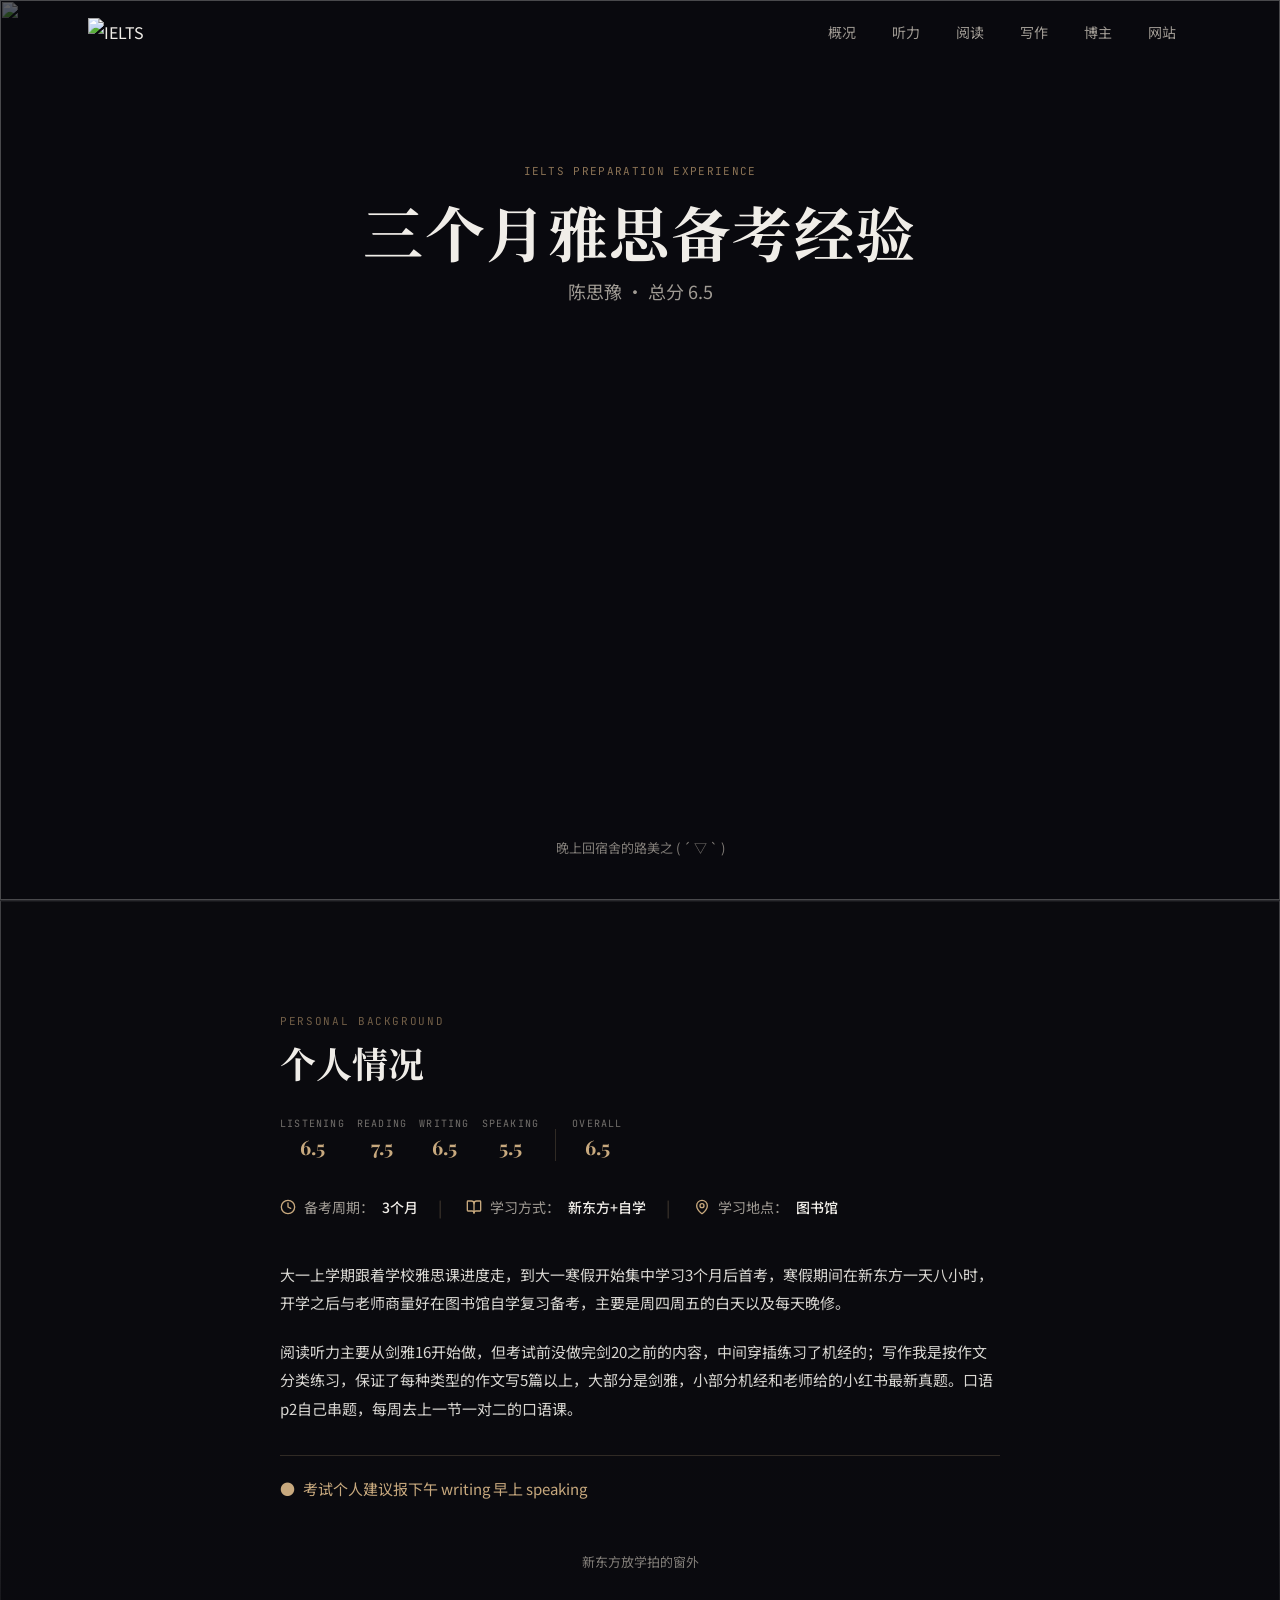
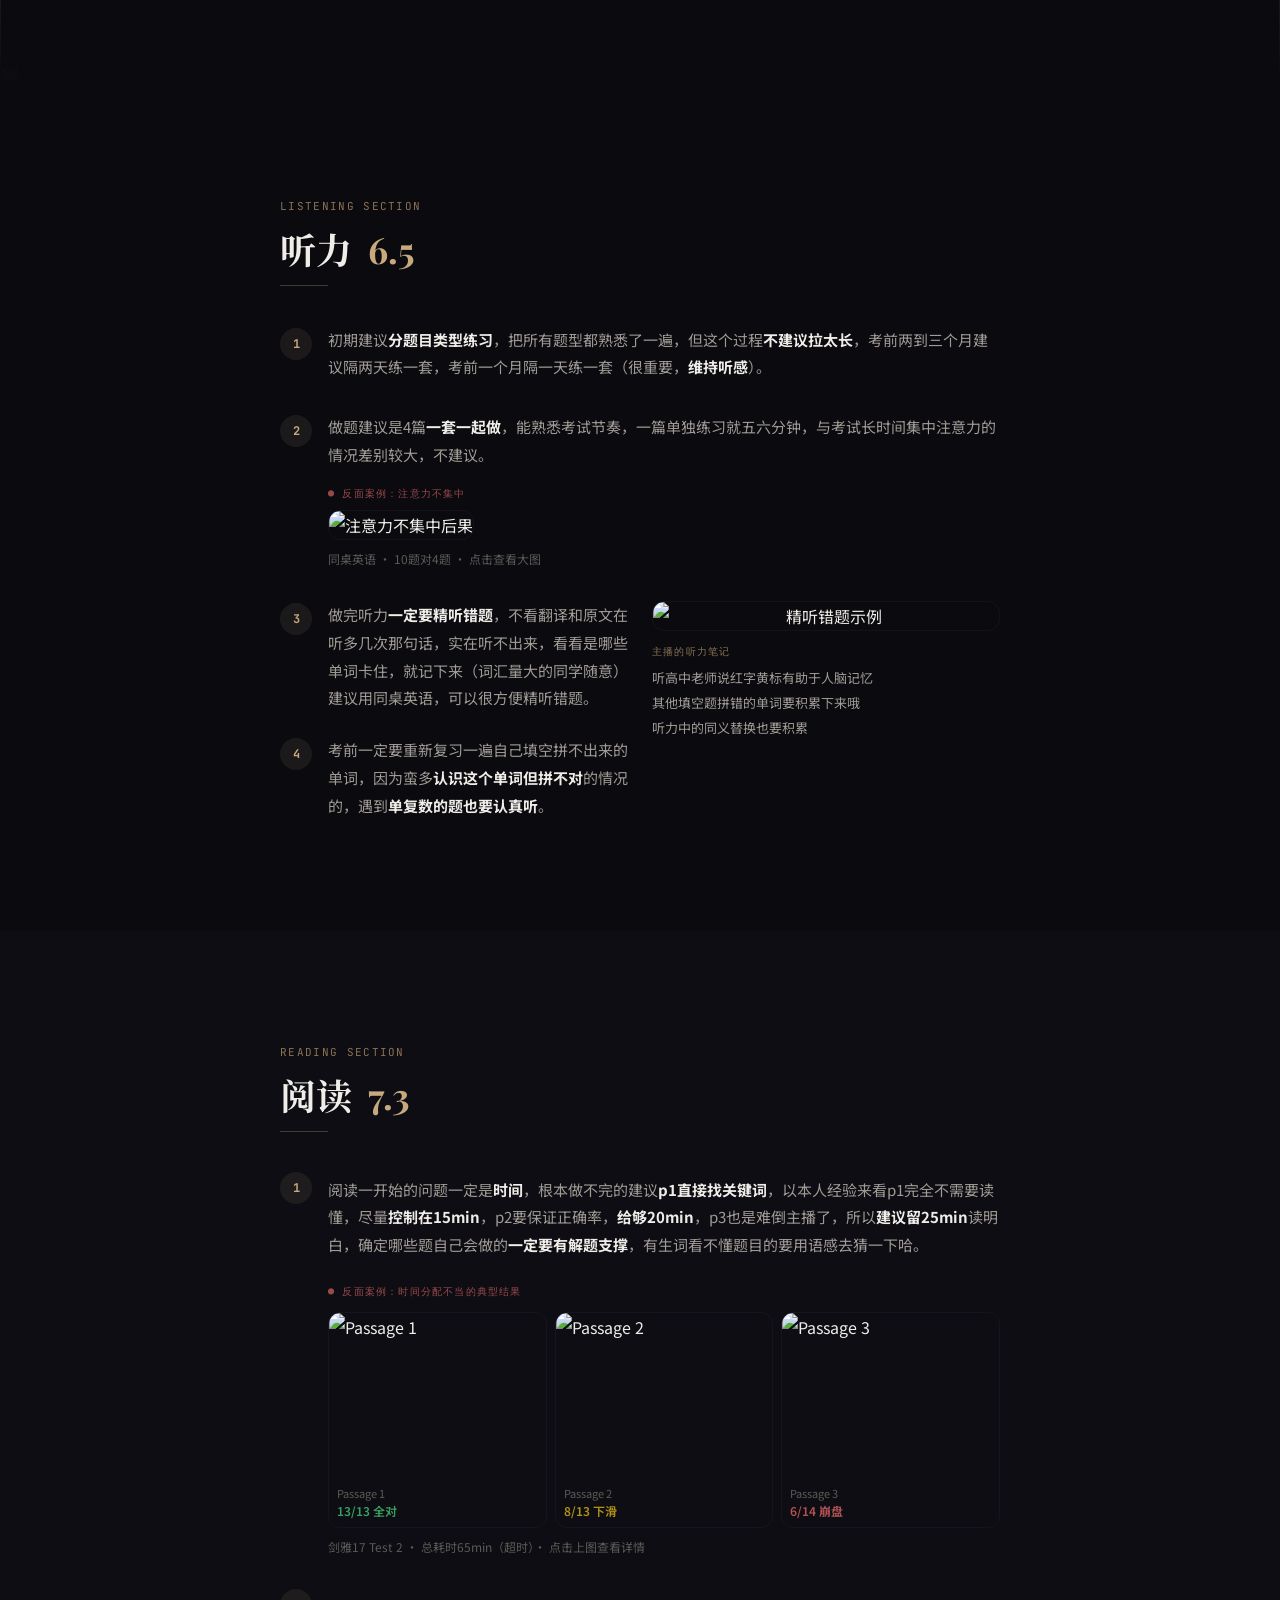
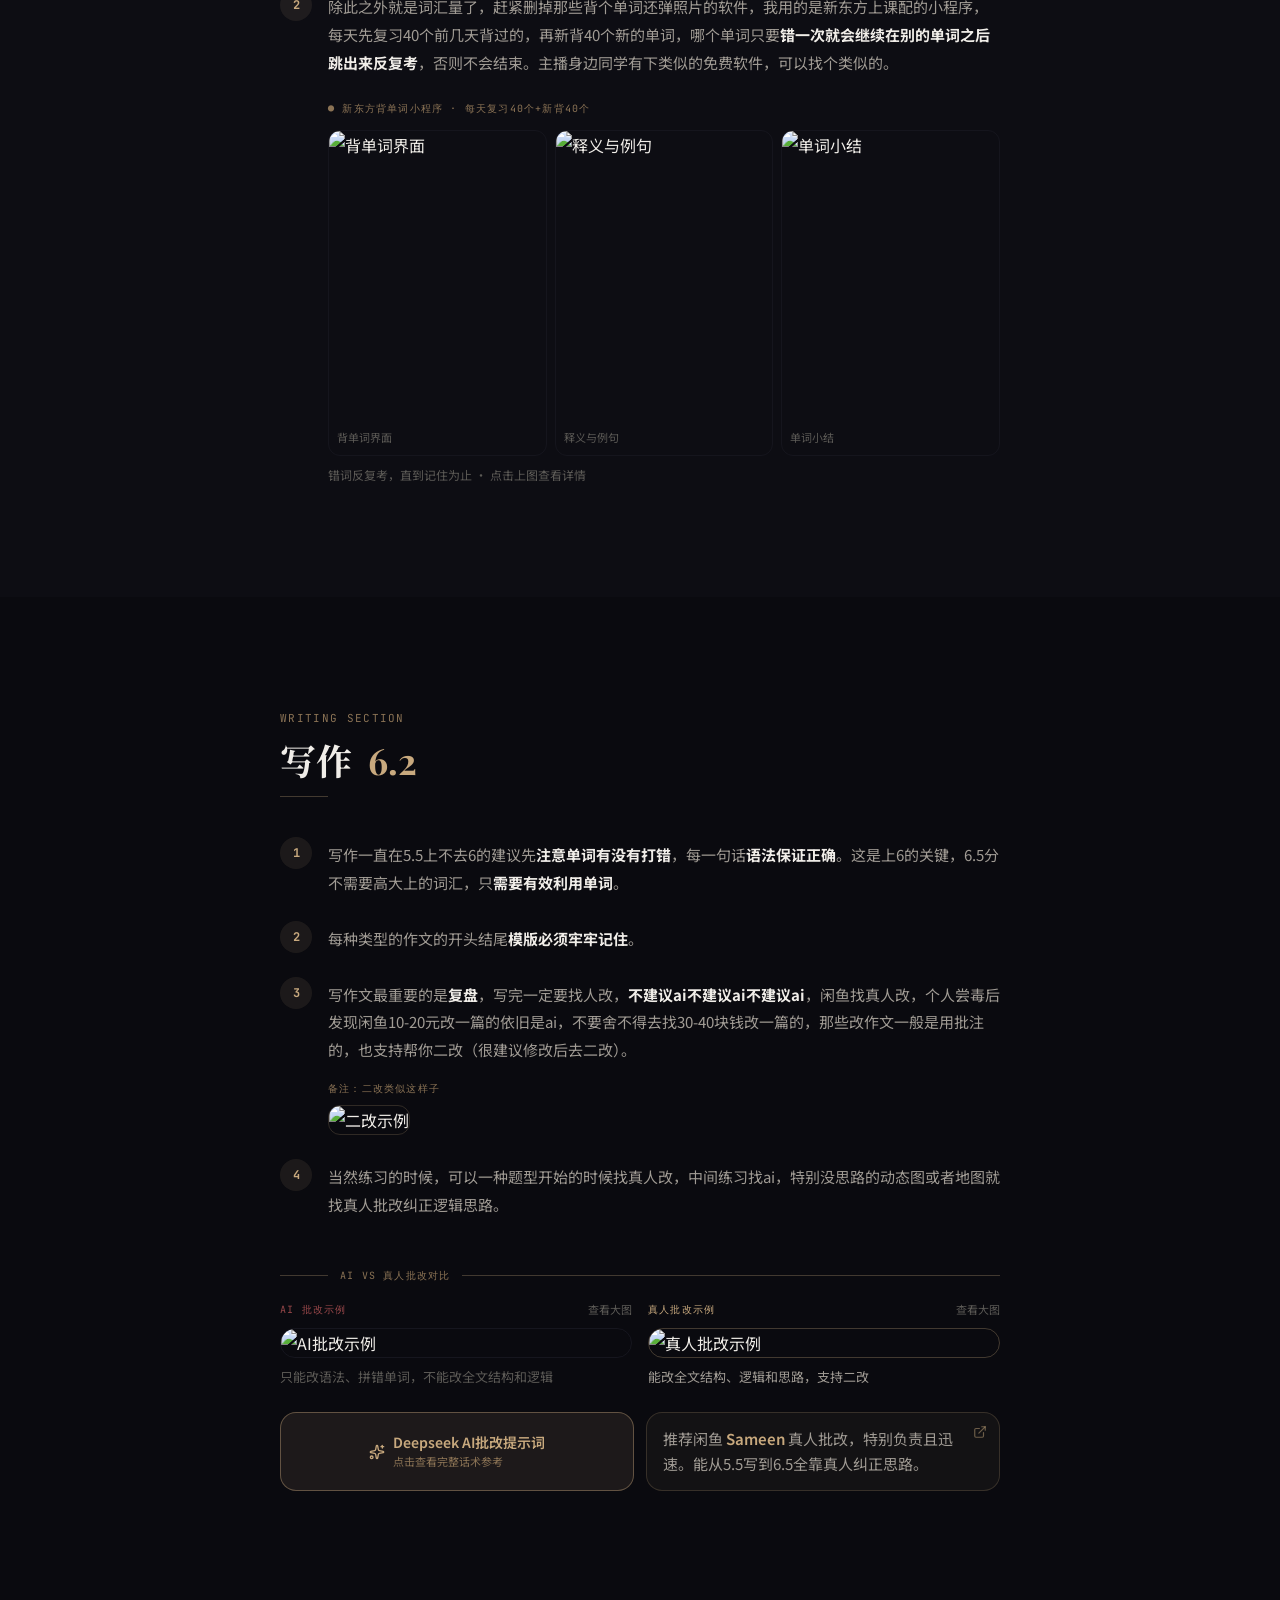
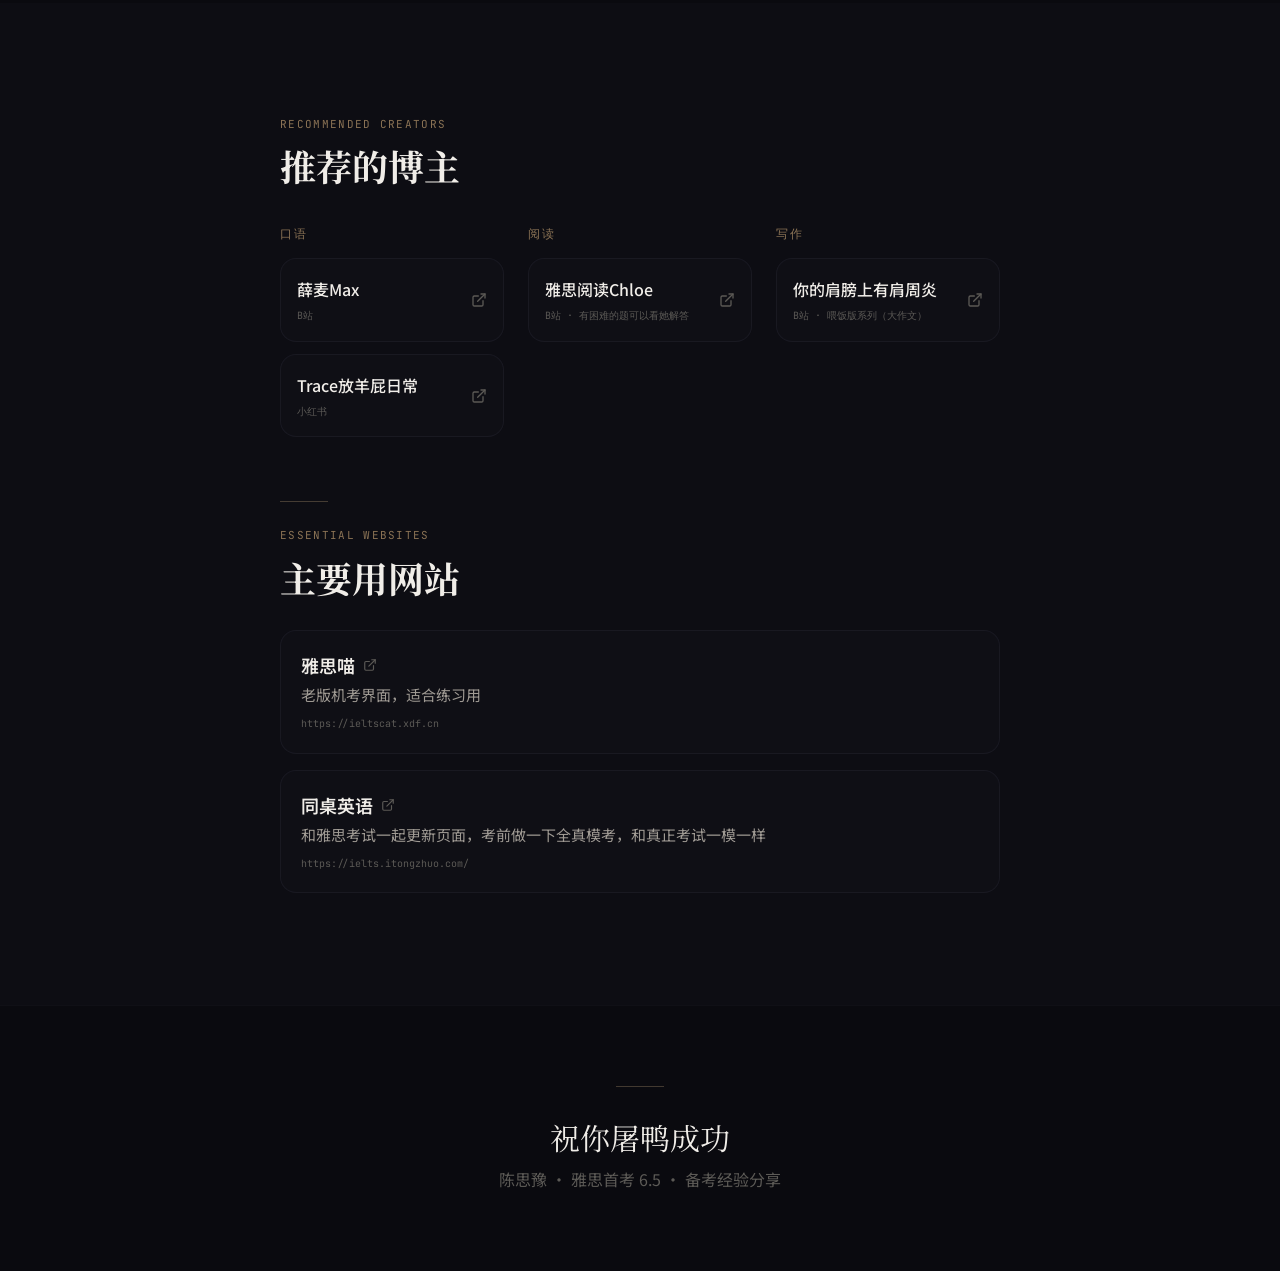
==== ielts/index.html @ 2ad886d5 "Add IELTS preparation blog as standalone page" ====
<!doctype html>
<html lang="zh-CN">
  <head>
    <meta charset="UTF-8" />
    <meta name="viewport" content="width=device-width, initial-scale=1.0" />
    <title>3个月雅思备考经验 | 陈思豫</title>
    <link rel="preconnect" href="https://fonts.googleapis.com">
    <link rel="preconnect" href="https://fonts.gstatic.com" crossorigin>
    <link href="https://fonts.googleapis.com/css2?family=Noto+Serif+SC:wght@400;700&family=Noto+Sans+SC:wght@400;500;600;700&family=Playfair+Display:wght@400;700&family=JetBrains+Mono:wght@400&display=swap" rel="stylesheet">
    <script type="module" crossorigin src="./assets/index-CEob5k6V.js"></script>
    <link rel="stylesheet" crossorigin href="./assets/index-BrnJi9Ux.css">
  </head>
  <body>
    <div id="root"></div>
  </body>
</html>
---- ielts/assets/index-BrnJi9Ux.css ----
*,:before,:after{--tw-border-spacing-x: 0;--tw-border-spacing-y: 0;--tw-translate-x: 0;--tw-translate-y: 0;--tw-rotate: 0;--tw-skew-x: 0;--tw-skew-y: 0;--tw-scale-x: 1;--tw-scale-y: 1;--tw-pan-x: ;--tw-pan-y: ;--tw-pinch-zoom: ;--tw-scroll-snap-strictness: proximity;--tw-gradient-from-position: ;--tw-gradient-via-position: ;--tw-gradient-to-position: ;--tw-ordinal: ;--tw-slashed-zero: ;--tw-numeric-figure: ;--tw-numeric-spacing: ;--tw-numeric-fraction: ;--tw-ring-inset: ;--tw-ring-offset-width: 0px;--tw-ring-offset-color: #fff;--tw-ring-color: rgb(59 130 246 / .5);--tw-ring-offset-shadow: 0 0 #0000;--tw-ring-shadow: 0 0 #0000;--tw-shadow: 0 0 #0000;--tw-shadow-colored: 0 0 #0000;--tw-blur: ;--tw-brightness: ;--tw-contrast: ;--tw-grayscale: ;--tw-hue-rotate: ;--tw-invert: ;--tw-saturate: ;--tw-sepia: ;--tw-drop-shadow: ;--tw-backdrop-blur: ;--tw-backdrop-brightness: ;--tw-backdrop-contrast: ;--tw-backdrop-grayscale: ;--tw-backdrop-hue-rotate: ;--tw-backdrop-invert: ;--tw-backdrop-opacity: ;--tw-backdrop-saturate: ;--tw-backdrop-sepia: ;--tw-contain-size: ;--tw-contain-layout: ;--tw-contain-paint: ;--tw-contain-style: }::backdrop{--tw-border-spacing-x: 0;--tw-border-spacing-y: 0;--tw-translate-x: 0;--tw-translate-y: 0;--tw-rotate: 0;--tw-skew-x: 0;--tw-skew-y: 0;--tw-scale-x: 1;--tw-scale-y: 1;--tw-pan-x: ;--tw-pan-y: ;--tw-pinch-zoom: ;--tw-scroll-snap-strictness: proximity;--tw-gradient-from-position: ;--tw-gradient-via-position: ;--tw-gradient-to-position: ;--tw-ordinal: ;--tw-slashed-zero: ;--tw-numeric-figure: ;--tw-numeric-spacing: ;--tw-numeric-fraction: ;--tw-ring-inset: ;--tw-ring-offset-width: 0px;--tw-ring-offset-color: #fff;--tw-ring-color: rgb(59 130 246 / .5);--tw-ring-offset-shadow: 0 0 #0000;--tw-ring-shadow: 0 0 #0000;--tw-shadow: 0 0 #0000;--tw-shadow-colored: 0 0 #0000;--tw-blur: ;--tw-brightness: ;--tw-contrast: ;--tw-grayscale: ;--tw-hue-rotate: ;--tw-invert: ;--tw-saturate: ;--tw-sepia: ;--tw-drop-shadow: ;--tw-backdrop-blur: ;--tw-backdrop-brightness: ;--tw-backdrop-contrast: ;--tw-backdrop-grayscale: ;--tw-backdrop-hue-rotate: ;--tw-backdrop-invert: ;--tw-backdrop-opacity: ;--tw-backdrop-saturate: ;--tw-backdrop-sepia: ;--tw-contain-size: ;--tw-contain-layout: ;--tw-contain-paint: ;--tw-contain-style: }*,:before,:after{box-sizing:border-box;border-width:0;border-style:solid;border-color:#e5e7eb}:before,:after{--tw-content: ""}html,:host{line-height:1.5;-webkit-text-size-adjust:100%;-moz-tab-size:4;-o-tab-size:4;tab-size:4;font-family:Noto Sans SC,sans-serif;font-feature-settings:normal;font-variation-settings:normal;-webkit-tap-highlight-color:transparent}body{margin:0;line-height:inherit}hr{height:0;color:inherit;border-top-width:1px}abbr:where([title]){-webkit-text-decoration:underline dotted;text-decoration:underline dotted}h1,h2,h3,h4,h5,h6{font-size:inherit;font-weight:inherit}a{color:inherit;text-decoration:inherit}b,strong{font-weight:bolder}code,kbd,samp,pre{font-family:JetBrains Mono,monospace;font-feature-settings:normal;font-variation-settings:normal;font-size:1em}small{font-size:80%}sub,sup{font-size:75%;line-height:0;position:relative;vertical-align:baseline}sub{bottom:-.25em}sup{top:-.5em}table{text-indent:0;border-color:inherit;border-collapse:collapse}button,input,optgroup,select,textarea{font-family:inherit;font-feature-settings:inherit;font-variation-settings:inherit;font-size:100%;font-weight:inherit;line-height:inherit;letter-spacing:inherit;color:inherit;margin:0;padding:0}button,select{text-transform:none}button,input:where([type=button]),input:where([type=reset]),input:where([type=submit]){-webkit-appearance:button;background-color:transparent;background-image:none}:-moz-focusring{outline:auto}:-moz-ui-invalid{box-shadow:none}progress{vertical-align:baseline}::-webkit-inner-spin-button,::-webkit-outer-spin-button{height:auto}[type=search]{-webkit-appearance:textfield;outline-offset:-2px}::-webkit-search-decoration{-webkit-appearance:none}::-webkit-file-upload-button{-webkit-appearance:button;font:inherit}summary{display:list-item}blockquote,dl,dd,h1,h2,h3,h4,h5,h6,hr,figure,p,pre{margin:0}fieldset{margin:0;padding:0}legend{padding:0}ol,ul,menu{list-style:none;margin:0;padding:0}dialog{padding:0}textarea{resize:vertical}input::-moz-placeholder,textarea::-moz-placeholder{opacity:1;color:#9ca3af}input::placeholder,textarea::placeholder{opacity:1;color:#9ca3af}button,[role=button]{cursor:pointer}:disabled{cursor:default}img,svg,video,canvas,audio,iframe,embed,object{display:block;vertical-align:middle}img,video{max-width:100%;height:auto}[hidden]:where(:not([hidden=until-found])){display:none}:root{--background: 240 14% 4%;--foreground: 30 10% 93%;--card: 240 14% 6%;--card-foreground: 30 10% 93%;--popover: 240 14% 6%;--popover-foreground: 30 10% 93%;--primary: 35 30% 64%;--primary-foreground: 240 14% 4%;--secondary: 240 10% 12%;--secondary-foreground: 30 10% 93%;--muted: 240 10% 12%;--muted-foreground: 30 5% 50%;--accent: 240 10% 12%;--accent-foreground: 30 10% 93%;--destructive: 0 84.2% 60.2%;--destructive-foreground: 0 0% 98%;--border: 240 10% 17%;--input: 240 10% 17%;--ring: 35 30% 64%;--radius: .75rem}body{--tw-bg-opacity: 1;background-color:rgb(10 10 15 / var(--tw-bg-opacity, 1));--tw-text-opacity: 1;color:rgb(240 237 232 / var(--tw-text-opacity, 1));-webkit-font-smoothing:antialiased;-moz-osx-font-smoothing:grayscale;font-family:Noto Sans SC,-apple-system,BlinkMacSystemFont,sans-serif;overflow-x:hidden;font-size:16px;line-height:1.75}html{scroll-behavior:smooth}::-moz-selection{background:#c8a97e4d;color:#f0ede8}::selection{background:#c8a97e4d;color:#f0ede8}.container{width:100%}@media(min-width:640px){.container{max-width:640px}}@media(min-width:768px){.container{max-width:768px}}@media(min-width:1024px){.container{max-width:1024px}}@media(min-width:1280px){.container{max-width:1280px}}@media(min-width:1536px){.container{max-width:1536px}}.content-card{border-radius:1rem;border-width:1px;border-color:#2a2a3566;background-color:#11111899;padding:28px 20px}@media(min-width:768px){.content-card{padding:36px 32px}}.section-label{font-family:JetBrains Mono,monospace;font-size:11px;text-transform:uppercase;letter-spacing:.12em;--tw-text-opacity: 1;color:rgb(139 115 85 / var(--tw-text-opacity, 1))}.gold-divider{height:1px;width:3rem;background-color:#c8a97e4d}.sr-only{position:absolute;width:1px;height:1px;padding:0;margin:-1px;overflow:hidden;clip:rect(0,0,0,0);white-space:nowrap;border-width:0}.pointer-events-none{pointer-events:none}.visible{visibility:visible}.invisible{visibility:hidden}.fixed{position:fixed}.absolute{position:absolute}.relative{position:relative}.sticky{position:sticky}.inset-0{inset:0}.inset-x-0{left:0;right:0}.inset-y-0{top:0;bottom:0}.-bottom-12{bottom:-3rem}.-left-12{left:-3rem}.-right-12{right:-3rem}.-top-12{top:-3rem}.bottom-0{bottom:0}.bottom-10{bottom:2.5rem}.left-0{left:0}.left-1\/2{left:50%}.left-2{left:.5rem}.left-\[50\%\]{left:50%}.right-0{right:0}.right-1{right:.25rem}.right-2{right:.5rem}.right-3{right:.75rem}.right-4{right:1rem}.top-0{top:0}.top-1\.5{top:.375rem}.top-1\/2{top:50%}.top-3{top:.75rem}.top-3\.5{top:.875rem}.top-4{top:1rem}.top-\[1px\]{top:1px}.top-\[50\%\]{top:50%}.top-\[60\%\]{top:60%}.top-full{top:100%}.isolate{isolation:isolate}.z-10{z-index:10}.z-20{z-index:20}.z-50{z-index:50}.z-\[1\]{z-index:1}.z-\[200\]{z-index:200}.order-first{order:-9999}.order-last{order:9999}.col-start-2{grid-column-start:2}.row-span-2{grid-row:span 2 / span 2}.row-start-1{grid-row-start:1}.\!m-0{margin:0!important}.-mx-1{margin-left:-.25rem;margin-right:-.25rem}.-my-2{margin-top:-.5rem;margin-bottom:-.5rem}.mx-1{margin-left:.25rem;margin-right:.25rem}.mx-2{margin-left:.5rem;margin-right:.5rem}.mx-3\.5{margin-left:.875rem;margin-right:.875rem}.mx-auto{margin-left:auto;margin-right:auto}.my-0{margin-top:0;margin-bottom:0}.my-0\.5{margin-top:.125rem;margin-bottom:.125rem}.my-1{margin-top:.25rem;margin-bottom:.25rem}.-ml-4{margin-left:-1rem}.-mt-4{margin-top:-1rem}.mb-1{margin-bottom:.25rem}.mb-1\.5{margin-bottom:.375rem}.mb-10{margin-bottom:2.5rem}.mb-12{margin-bottom:3rem}.mb-16{margin-bottom:4rem}.mb-2{margin-bottom:.5rem}.mb-3{margin-bottom:.75rem}.mb-4{margin-bottom:1rem}.mb-5{margin-bottom:1.25rem}.mb-6{margin-bottom:1.5rem}.mb-8{margin-bottom:2rem}.ml-1{margin-left:.25rem}.ml-12{margin-left:3rem}.ml-3{margin-left:.75rem}.ml-4{margin-left:1rem}.ml-auto{margin-left:auto}.mr-2{margin-right:.5rem}.mt-0\.5{margin-top:.125rem}.mt-1{margin-top:.25rem}.mt-1\.5{margin-top:.375rem}.mt-12{margin-top:3rem}.mt-2{margin-top:.5rem}.mt-3{margin-top:.75rem}.mt-4{margin-top:1rem}.mt-5{margin-top:1.25rem}.mt-6{margin-top:1.5rem}.mt-8{margin-top:2rem}.mt-auto{margin-top:auto}.line-clamp-1{overflow:hidden;display:-webkit-box;-webkit-box-orient:vertical;-webkit-line-clamp:1}.line-clamp-2{overflow:hidden;display:-webkit-box;-webkit-box-orient:vertical;-webkit-line-clamp:2}.block{display:block}.flex{display:flex}.inline-flex{display:inline-flex}.table{display:table}.table-caption{display:table-caption}.table-cell{display:table-cell}.table-row{display:table-row}.grid{display:grid}.hidden{display:none}.aspect-\[3\/4\]{aspect-ratio:3/4}.aspect-\[4\/3\]{aspect-ratio:4/3}.aspect-square{aspect-ratio:1 / 1}.aspect-video{aspect-ratio:16 / 9}.size-10{width:2.5rem;height:2.5rem}.size-2{width:.5rem;height:.5rem}.size-2\.5{width:.625rem;height:.625rem}.size-3{width:.75rem;height:.75rem}.size-3\.5{width:.875rem;height:.875rem}.size-4{width:1rem;height:1rem}.size-6{width:1.5rem;height:1.5rem}.size-7{width:1.75rem;height:1.75rem}.size-8{width:2rem;height:2rem}.size-9{width:2.25rem;height:2.25rem}.size-auto{width:auto;height:auto}.size-full{width:100%;height:100%}.h-1\.5{height:.375rem}.h-10{height:2.5rem}.h-12{height:3rem}.h-16{height:4rem}.h-2{height:.5rem}.h-2\.5{height:.625rem}.h-3\.5{height:.875rem}.h-4{height:1rem}.h-5{height:1.25rem}.h-6{height:1.5rem}.h-7{height:1.75rem}.h-8{height:2rem}.h-9{height:2.25rem}.h-\[1\.15rem\]{height:1.15rem}.h-\[calc\(100\%-1px\)\]{height:calc(100% - 1px)}.h-\[var\(--radix-navigation-menu-viewport-height\)\]{height:var(--radix-navigation-menu-viewport-height)}.h-\[var\(--radix-select-trigger-height\)\]{height:var(--radix-select-trigger-height)}.h-auto{height:auto}.h-full{height:100%}.h-px{height:1px}.h-svh{height:100svh}.max-h-\[300px\]{max-height:300px}.max-h-\[85vh\]{max-height:85vh}.max-h-\[90vh\]{max-height:90vh}.min-h-0{min-height:0px}.min-h-16{min-height:4rem}.min-h-4{min-height:1rem}.min-h-screen{min-height:100vh}.min-h-svh{min-height:100svh}.w-0{width:0px}.w-1{width:.25rem}.w-2{width:.5rem}.w-2\.5{width:.625rem}.w-3{width:.75rem}.w-3\.5{width:.875rem}.w-3\/4{width:75%}.w-4{width:1rem}.w-5{width:1.25rem}.w-64{width:16rem}.w-72{width:18rem}.w-8{width:2rem}.w-9{width:2.25rem}.w-\[100px\]{width:100px}.w-auto{width:auto}.w-fit{width:-moz-fit-content;width:fit-content}.w-full{width:100%}.w-max{width:-moz-max-content;width:max-content}.w-px{width:1px}.min-w-0{min-width:0px}.min-w-10{min-width:2.5rem}.min-w-5{min-width:1.25rem}.min-w-8{min-width:2rem}.min-w-9{min-width:2.25rem}.min-w-\[12rem\]{min-width:12rem}.min-w-\[8rem\]{min-width:8rem}.min-w-\[var\(--radix-select-trigger-width\)\]{min-width:var(--radix-select-trigger-width)}.max-w-2xl{max-width:42rem}.max-w-3xl{max-width:48rem}.max-w-4xl{max-width:56rem}.max-w-6xl{max-width:72rem}.max-w-\[280px\]{max-width:280px}.max-w-\[calc\(100\%-2rem\)\]{max-width:calc(100% - 2rem)}.max-w-max{max-width:-moz-max-content;max-width:max-content}.max-w-md{max-width:28rem}.max-w-sm{max-width:24rem}.flex-1{flex:1 1 0%}.flex-shrink-0,.shrink-0{flex-shrink:0}.grow{flex-grow:1}.grow-0{flex-grow:0}.basis-full{flex-basis:100%}.caption-bottom{caption-side:bottom}.border-collapse{border-collapse:collapse}.-translate-x-1\/2{--tw-translate-x: -50%;transform:translate(var(--tw-translate-x),var(--tw-translate-y)) rotate(var(--tw-rotate)) skew(var(--tw-skew-x)) skewY(var(--tw-skew-y)) scaleX(var(--tw-scale-x)) scaleY(var(--tw-scale-y))}.-translate-x-px{--tw-translate-x: -1px;transform:translate(var(--tw-translate-x),var(--tw-translate-y)) rotate(var(--tw-rotate)) skew(var(--tw-skew-x)) skewY(var(--tw-skew-y)) scaleX(var(--tw-scale-x)) scaleY(var(--tw-scale-y))}.-translate-y-1\/2{--tw-translate-y: -50%;transform:translate(var(--tw-translate-x),var(--tw-translate-y)) rotate(var(--tw-rotate)) skew(var(--tw-skew-x)) skewY(var(--tw-skew-y)) scaleX(var(--tw-scale-x)) scaleY(var(--tw-scale-y))}.translate-x-\[-50\%\]{--tw-translate-x: -50%;transform:translate(var(--tw-translate-x),var(--tw-translate-y)) rotate(var(--tw-rotate)) skew(var(--tw-skew-x)) skewY(var(--tw-skew-y)) scaleX(var(--tw-scale-x)) scaleY(var(--tw-scale-y))}.translate-x-px{--tw-translate-x: 1px;transform:translate(var(--tw-translate-x),var(--tw-translate-y)) rotate(var(--tw-rotate)) skew(var(--tw-skew-x)) skewY(var(--tw-skew-y)) scaleX(var(--tw-scale-x)) scaleY(var(--tw-scale-y))}.translate-y-0\.5{--tw-translate-y: .125rem;transform:translate(var(--tw-translate-x),var(--tw-translate-y)) rotate(var(--tw-rotate)) skew(var(--tw-skew-x)) skewY(var(--tw-skew-y)) scaleX(var(--tw-scale-x)) scaleY(var(--tw-scale-y))}.translate-y-\[-50\%\]{--tw-translate-y: -50%;transform:translate(var(--tw-translate-x),var(--tw-translate-y)) rotate(var(--tw-rotate)) skew(var(--tw-skew-x)) skewY(var(--tw-skew-y)) scaleX(var(--tw-scale-x)) scaleY(var(--tw-scale-y))}.translate-y-\[calc\(-50\%_-_2px\)\]{--tw-translate-y: calc(-50% - 2px) ;transform:translate(var(--tw-translate-x),var(--tw-translate-y)) rotate(var(--tw-rotate)) skew(var(--tw-skew-x)) skewY(var(--tw-skew-y)) scaleX(var(--tw-scale-x)) scaleY(var(--tw-scale-y))}.rotate-45{--tw-rotate: 45deg;transform:translate(var(--tw-translate-x),var(--tw-translate-y)) rotate(var(--tw-rotate)) skew(var(--tw-skew-x)) skewY(var(--tw-skew-y)) scaleX(var(--tw-scale-x)) scaleY(var(--tw-scale-y))}.rotate-90{--tw-rotate: 90deg;transform:translate(var(--tw-translate-x),var(--tw-translate-y)) rotate(var(--tw-rotate)) skew(var(--tw-skew-x)) skewY(var(--tw-skew-y)) scaleX(var(--tw-scale-x)) scaleY(var(--tw-scale-y))}.transform{transform:translate(var(--tw-translate-x),var(--tw-translate-y)) rotate(var(--tw-rotate)) skew(var(--tw-skew-x)) skewY(var(--tw-skew-y)) scaleX(var(--tw-scale-x)) scaleY(var(--tw-scale-y))}@keyframes caret-blink{0%,70%,to{opacity:1}20%,50%{opacity:0}}.animate-caret-blink{animation:caret-blink 1.25s ease-out infinite}@keyframes pulse{50%{opacity:.5}}.animate-pulse{animation:pulse 2s cubic-bezier(.4,0,.6,1) infinite}@keyframes spin{to{transform:rotate(360deg)}}.animate-spin{animation:spin 1s linear infinite}.cursor-default{cursor:default}.cursor-pointer{cursor:pointer}.cursor-text{cursor:text}.touch-none{touch-action:none}.select-none{-webkit-user-select:none;-moz-user-select:none;user-select:none}.resize-none{resize:none}.scroll-my-1{scroll-margin-top:.25rem;scroll-margin-bottom:.25rem}.scroll-py-1{scroll-padding-top:.25rem;scroll-padding-bottom:.25rem}.list-disc{list-style-type:disc}.list-none{list-style-type:none}.auto-rows-min{grid-auto-rows:min-content}.grid-cols-3{grid-template-columns:repeat(3,minmax(0,1fr))}.grid-cols-\[0_1fr\]{grid-template-columns:0 1fr}.grid-rows-\[auto_auto\]{grid-template-rows:auto auto}.flex-row{flex-direction:row}.flex-col{flex-direction:column}.flex-col-reverse{flex-direction:column-reverse}.flex-wrap{flex-wrap:wrap}.place-content-center{place-content:center}.items-start{align-items:flex-start}.items-end{align-items:flex-end}.items-center{align-items:center}.items-baseline{align-items:baseline}.items-stretch{align-items:stretch}.justify-start{justify-content:flex-start}.justify-center{justify-content:center}.justify-between{justify-content:space-between}.justify-items-start{justify-items:start}.gap-0\.5{gap:.125rem}.gap-1{gap:.25rem}.gap-1\.5{gap:.375rem}.gap-2{gap:.5rem}.gap-2\.5{gap:.625rem}.gap-3{gap:.75rem}.gap-4{gap:1rem}.gap-6{gap:1.5rem}.gap-7{gap:1.75rem}.gap-\[--spacing\(var\(--gap\)\)\]{gap:var(--spacing(var(--gap)))}.gap-x-6{-moz-column-gap:1.5rem;column-gap:1.5rem}.gap-y-0\.5{row-gap:.125rem}.gap-y-2{row-gap:.5rem}.space-y-1>:not([hidden])~:not([hidden]){--tw-space-y-reverse: 0;margin-top:calc(.25rem * calc(1 - var(--tw-space-y-reverse)));margin-bottom:calc(.25rem * var(--tw-space-y-reverse))}.space-y-2>:not([hidden])~:not([hidden]){--tw-space-y-reverse: 0;margin-top:calc(.5rem * calc(1 - var(--tw-space-y-reverse)));margin-bottom:calc(.5rem * var(--tw-space-y-reverse))}.space-y-3>:not([hidden])~:not([hidden]){--tw-space-y-reverse: 0;margin-top:calc(.75rem * calc(1 - var(--tw-space-y-reverse)));margin-bottom:calc(.75rem * var(--tw-space-y-reverse))}.space-y-4>:not([hidden])~:not([hidden]){--tw-space-y-reverse: 0;margin-top:calc(1rem * calc(1 - var(--tw-space-y-reverse)));margin-bottom:calc(1rem * var(--tw-space-y-reverse))}.space-y-6>:not([hidden])~:not([hidden]){--tw-space-y-reverse: 0;margin-top:calc(1.5rem * calc(1 - var(--tw-space-y-reverse)));margin-bottom:calc(1.5rem * var(--tw-space-y-reverse))}.space-y-8>:not([hidden])~:not([hidden]){--tw-space-y-reverse: 0;margin-top:calc(2rem * calc(1 - var(--tw-space-y-reverse)));margin-bottom:calc(2rem * var(--tw-space-y-reverse))}.self-start{align-self:flex-start}.self-stretch{align-self:stretch}.justify-self-end{justify-self:end}.overflow-auto{overflow:auto}.overflow-hidden{overflow:hidden}.overflow-x-auto{overflow-x:auto}.overflow-y-auto{overflow-y:auto}.overflow-x-hidden{overflow-x:hidden}.truncate{overflow:hidden;text-overflow:ellipsis;white-space:nowrap}.whitespace-nowrap{white-space:nowrap}.text-balance{text-wrap:balance}.break-words{overflow-wrap:break-word}.break-all{word-break:break-all}.rounded-2xl{border-radius:1rem}.rounded-\[2px\]{border-radius:2px}.rounded-\[4px\]{border-radius:4px}.rounded-\[calc\(var\(--radius\)-5px\)\]{border-radius:calc(var(--radius) - 5px)}.rounded-\[inherit\]{border-radius:inherit}.rounded-full{border-radius:9999px}.rounded-lg{border-radius:var(--radius)}.rounded-md{border-radius:calc(var(--radius) - 2px)}.rounded-none{border-radius:0}.rounded-sm{border-radius:calc(var(--radius) - 4px)}.rounded-xl{border-radius:calc(var(--radius) + 4px)}.rounded-xs{border-radius:calc(var(--radius) - 6px)}.rounded-l-md{border-top-left-radius:calc(var(--radius) - 2px);border-bottom-left-radius:calc(var(--radius) - 2px)}.rounded-r-md{border-top-right-radius:calc(var(--radius) - 2px);border-bottom-right-radius:calc(var(--radius) - 2px)}.rounded-tl-sm{border-top-left-radius:calc(var(--radius) - 4px)}.border{border-width:1px}.border-0{border-width:0px}.border-\[1\.5px\]{border-width:1.5px}.border-y{border-top-width:1px;border-bottom-width:1px}.border-b{border-bottom-width:1px}.border-l{border-left-width:1px}.border-l-2{border-left-width:2px}.border-r{border-right-width:1px}.border-t{border-top-width:1px}.border-dashed{border-style:dashed}.\!border-cinema-border\/40{border-color:#2a2a3566!important}.\!border-red-500\/20{border-color:#ef444433!important}.border-border{border-color:hsl(var(--border))}.border-border\/50{border-color:hsl(var(--border) / .5)}.border-cinema-border{--tw-border-opacity: 1;border-color:rgb(42 42 53 / var(--tw-border-opacity, 1))}.border-cinema-border\/20{border-color:#2a2a3533}.border-cinema-border\/30{border-color:#2a2a354d}.border-cinema-border\/40{border-color:#2a2a3566}.border-cinema-border\/50{border-color:#2a2a3580}.border-cinema-gold\/20{border-color:#c8a97e33}.border-cinema-gold\/30{border-color:#c8a97e4d}.border-cinema-gold\/40{border-color:#c8a97e66}.border-input{border-color:hsl(var(--input))}.border-primary{border-color:hsl(var(--primary))}.border-transparent{border-color:transparent}.border-l-transparent{border-left-color:transparent}.border-t-transparent{border-top-color:transparent}.\!bg-cinema-elevated\/30{background-color:#1a1a244d!important}.\!bg-red-500\/5{background-color:#ef44440d!important}.bg-accent{background-color:hsl(var(--accent))}.bg-background{background-color:hsl(var(--background))}.bg-black\/50{background-color:#00000080}.bg-black\/80{background-color:#000c}.bg-black\/85{background-color:#000000d9}.bg-border{background-color:hsl(var(--border))}.bg-card{background-color:hsl(var(--card))}.bg-cinema-bg{--tw-bg-opacity: 1;background-color:rgb(10 10 15 / var(--tw-bg-opacity, 1))}.bg-cinema-bg\/65{background-color:#0a0a0fa6}.bg-cinema-bg\/70{background-color:#0a0a0fb3}.bg-cinema-bg\/80{background-color:#0a0a0fcc}.bg-cinema-bg\/95{background-color:#0a0a0ff2}.bg-cinema-card{--tw-bg-opacity: 1;background-color:rgb(17 17 24 / var(--tw-bg-opacity, 1))}.bg-cinema-elevated{--tw-bg-opacity: 1;background-color:rgb(26 26 36 / var(--tw-bg-opacity, 1))}.bg-cinema-elevated\/20{background-color:#1a1a2433}.bg-cinema-gold{--tw-bg-opacity: 1;background-color:rgb(200 169 126 / var(--tw-bg-opacity, 1))}.bg-cinema-gold\/10{background-color:#c8a97e1a}.bg-cinema-gold\/20{background-color:#c8a97e33}.bg-cinema-gold\/5{background-color:#c8a97e0d}.bg-destructive{--tw-bg-opacity: 1;background-color:hsl(var(--destructive) / var(--tw-bg-opacity, 1))}.bg-foreground{background-color:hsl(var(--foreground))}.bg-input{background-color:hsl(var(--input))}.bg-muted{background-color:hsl(var(--muted))}.bg-muted\/50{background-color:hsl(var(--muted) / .5)}.bg-popover{background-color:hsl(var(--popover))}.bg-primary{background-color:hsl(var(--primary))}.bg-primary\/20{background-color:hsl(var(--primary) / .2)}.bg-secondary{background-color:hsl(var(--secondary))}.bg-transparent{background-color:transparent}.bg-white{--tw-bg-opacity: 1;background-color:rgb(255 255 255 / var(--tw-bg-opacity, 1))}.fill-current{fill:currentColor}.fill-foreground{fill:hsl(var(--foreground))}.fill-primary{fill:hsl(var(--primary))}.object-contain{-o-object-fit:contain;object-fit:contain}.object-cover{-o-object-fit:cover;object-fit:cover}.object-\[50\%_70\%\]{-o-object-position:50% 70%;object-position:50% 70%}.object-top{-o-object-position:top;object-position:top}.\!p-3\.5{padding:.875rem!important}.\!p-4{padding:1rem!important}.\!p-5{padding:1.25rem!important}.p-0{padding:0}.p-1{padding:.25rem}.p-2{padding:.5rem}.p-3{padding:.75rem}.p-4{padding:1rem}.p-5{padding:1.25rem}.p-6{padding:1.5rem}.p-\[3px\]{padding:3px}.p-px{padding:1px}.\!px-4{padding-left:1rem!important;padding-right:1rem!important}.\!py-3\.5{padding-top:.875rem!important;padding-bottom:.875rem!important}.px-1{padding-left:.25rem;padding-right:.25rem}.px-1\.5{padding-left:.375rem;padding-right:.375rem}.px-2{padding-left:.5rem;padding-right:.5rem}.px-2\.5{padding-left:.625rem;padding-right:.625rem}.px-3{padding-left:.75rem;padding-right:.75rem}.px-4{padding-left:1rem;padding-right:1rem}.px-6{padding-left:1.5rem;padding-right:1.5rem}.py-0\.5{padding-top:.125rem;padding-bottom:.125rem}.py-1{padding-top:.25rem;padding-bottom:.25rem}.py-1\.5{padding-top:.375rem;padding-bottom:.375rem}.py-2{padding-top:.5rem;padding-bottom:.5rem}.py-2\.5{padding-top:.625rem;padding-bottom:.625rem}.py-20{padding-top:5rem;padding-bottom:5rem}.py-3{padding-top:.75rem;padding-bottom:.75rem}.py-3\.5{padding-top:.875rem;padding-bottom:.875rem}.py-4{padding-top:1rem;padding-bottom:1rem}.py-6{padding-top:1.5rem;padding-bottom:1.5rem}.pb-3{padding-bottom:.75rem}.pb-4{padding-bottom:1rem}.pl-12{padding-left:3rem}.pl-2{padding-left:.5rem}.pl-3{padding-left:.75rem}.pl-4{padding-left:1rem}.pl-8{padding-left:2rem}.pr-1{padding-right:.25rem}.pr-2{padding-right:.5rem}.pr-2\.5{padding-right:.625rem}.pr-3{padding-right:.75rem}.pr-5{padding-right:1.25rem}.pr-8{padding-right:2rem}.pt-0{padding-top:0}.pt-1{padding-top:.25rem}.pt-3{padding-top:.75rem}.pt-4{padding-top:1rem}.pt-5{padding-top:1.25rem}.pt-\[18vh\]{padding-top:18vh}.text-left{text-align:left}.text-center{text-align:center}.align-middle{vertical-align:middle}.font-display{font-family:Playfair Display,serif}.font-mono{font-family:JetBrains Mono,monospace}.font-sans{font-family:Noto Sans SC,sans-serif}.font-serif{font-family:"Noto Serif SC",serif}.text-2xl{font-size:1.5rem;line-height:2rem}.text-3xl{font-size:1.875rem;line-height:2.25rem}.text-4xl{font-size:2.25rem;line-height:2.5rem}.text-\[0\.8rem\]{font-size:.8rem}.text-\[10px\]{font-size:10px}.text-\[11px\]{font-size:11px}.text-\[12px\]{font-size:12px}.text-\[13px\]{font-size:13px}.text-\[14px\]{font-size:14px}.text-\[15px\]{font-size:15px}.text-base{font-size:1rem;line-height:1.5rem}.text-lg{font-size:1.125rem;line-height:1.75rem}.text-sm{font-size:.875rem;line-height:1.25rem}.text-sm\/relaxed{font-size:.875rem;line-height:1.625}.text-xl{font-size:1.25rem;line-height:1.75rem}.text-xs{font-size:.75rem;line-height:1rem}.font-bold{font-weight:700}.font-medium{font-weight:500}.font-normal{font-weight:400}.font-semibold{font-weight:600}.uppercase{text-transform:uppercase}.italic{font-style:italic}.tabular-nums{--tw-numeric-spacing: tabular-nums;font-variant-numeric:var(--tw-ordinal) var(--tw-slashed-zero) var(--tw-numeric-figure) var(--tw-numeric-spacing) var(--tw-numeric-fraction)}.leading-\[1\.85\]{line-height:1.85}.leading-\[1\.9\]{line-height:1.9}.leading-none{line-height:1}.leading-normal{line-height:1.5}.leading-relaxed{line-height:1.625}.leading-snug{line-height:1.375}.tracking-\[0\.12em\]{letter-spacing:.12em}.tracking-\[0\.15em\]{letter-spacing:.15em}.tracking-\[0\.1em\]{letter-spacing:.1em}.tracking-tight{letter-spacing:-.025em}.tracking-wide{letter-spacing:.025em}.tracking-widest{letter-spacing:.1em}.text-accent-foreground{color:hsl(var(--accent-foreground))}.text-background{color:hsl(var(--background))}.text-card-foreground{color:hsl(var(--card-foreground))}.text-cinema-bg{--tw-text-opacity: 1;color:rgb(10 10 15 / var(--tw-text-opacity, 1))}.text-cinema-gold{--tw-text-opacity: 1;color:rgb(200 169 126 / var(--tw-text-opacity, 1))}.text-cinema-gold-dim{--tw-text-opacity: 1;color:rgb(139 115 85 / var(--tw-text-opacity, 1))}.text-cinema-gold-dim\/80{color:#8b7355cc}.text-cinema-gold\/30{color:#c8a97e4d}.text-cinema-gold\/50{color:#c8a97e80}.text-cinema-text{--tw-text-opacity: 1;color:rgb(240 237 232 / var(--tw-text-opacity, 1))}.text-cinema-text-dim{--tw-text-opacity: 1;color:rgb(92 90 86 / var(--tw-text-opacity, 1))}.text-cinema-text-primary\/85{color:#f0ede8d9}.text-cinema-text-primary\/90{color:#f0ede8e6}.text-cinema-text-secondary{--tw-text-opacity: 1;color:rgb(160 155 148 / var(--tw-text-opacity, 1))}.text-cinema-text-secondary\/70{color:#a09b94b3}.text-cinema-text-secondary\/80{color:#a09b94cc}.text-current{color:currentColor}.text-destructive{--tw-text-opacity: 1;color:hsl(var(--destructive) / var(--tw-text-opacity, 1))}.text-foreground{color:hsl(var(--foreground))}.text-green-400\/70{color:#4ade80b3}.text-muted-foreground{color:hsl(var(--muted-foreground))}.text-popover-foreground{color:hsl(var(--popover-foreground))}.text-primary{color:hsl(var(--primary))}.text-primary-foreground{color:hsl(var(--primary-foreground))}.text-red-300\/80{color:#fca5a5cc}.text-red-400\/60{color:#f8717199}.text-red-400\/70{color:#f87171b3}.text-secondary-foreground{color:hsl(var(--secondary-foreground))}.text-white{--tw-text-opacity: 1;color:rgb(255 255 255 / var(--tw-text-opacity, 1))}.text-yellow-400\/70{color:#facc15b3}.underline-offset-4{text-underline-offset:4px}.opacity-0{opacity:0}.opacity-50{opacity:.5}.opacity-70{opacity:.7}.shadow{--tw-shadow: 0 1px 3px 0 rgb(0 0 0 / .1), 0 1px 2px -1px rgb(0 0 0 / .1);--tw-shadow-colored: 0 1px 3px 0 var(--tw-shadow-color), 0 1px 2px -1px var(--tw-shadow-color);box-shadow:var(--tw-ring-offset-shadow, 0 0 #0000),var(--tw-ring-shadow, 0 0 #0000),var(--tw-shadow)}.shadow-\[0_0_0_1px_hsl\(var\(--sidebar-border\)\)\]{--tw-shadow: 0 0 0 1px hsl(var(--sidebar-border));--tw-shadow-colored: 0 0 0 1px var(--tw-shadow-color);box-shadow:var(--tw-ring-offset-shadow, 0 0 #0000),var(--tw-ring-shadow, 0 0 #0000),var(--tw-shadow)}.shadow-lg{--tw-shadow: 0 10px 15px -3px rgb(0 0 0 / .1), 0 4px 6px -4px rgb(0 0 0 / .1);--tw-shadow-colored: 0 10px 15px -3px var(--tw-shadow-color), 0 4px 6px -4px var(--tw-shadow-color);box-shadow:var(--tw-ring-offset-shadow, 0 0 #0000),var(--tw-ring-shadow, 0 0 #0000),var(--tw-shadow)}.shadow-md{--tw-shadow: 0 4px 6px -1px rgb(0 0 0 / .1), 0 2px 4px -2px rgb(0 0 0 / .1);--tw-shadow-colored: 0 4px 6px -1px var(--tw-shadow-color), 0 2px 4px -2px var(--tw-shadow-color);box-shadow:var(--tw-ring-offset-shadow, 0 0 #0000),var(--tw-ring-shadow, 0 0 #0000),var(--tw-shadow)}.shadow-none{--tw-shadow: 0 0 #0000;--tw-shadow-colored: 0 0 #0000;box-shadow:var(--tw-ring-offset-shadow, 0 0 #0000),var(--tw-ring-shadow, 0 0 #0000),var(--tw-shadow)}.shadow-sm{--tw-shadow: 0 1px 2px 0 rgb(0 0 0 / .05);--tw-shadow-colored: 0 1px 2px 0 var(--tw-shadow-color);box-shadow:var(--tw-ring-offset-shadow, 0 0 #0000),var(--tw-ring-shadow, 0 0 #0000),var(--tw-shadow)}.shadow-xl{--tw-shadow: 0 20px 25px -5px rgb(0 0 0 / .1), 0 8px 10px -6px rgb(0 0 0 / .1);--tw-shadow-colored: 0 20px 25px -5px var(--tw-shadow-color), 0 8px 10px -6px var(--tw-shadow-color);box-shadow:var(--tw-ring-offset-shadow, 0 0 #0000),var(--tw-ring-shadow, 0 0 #0000),var(--tw-shadow)}.shadow-xs{--tw-shadow: 0 1px 2px 0 rgb(0 0 0 / .05);--tw-shadow-colored: 0 1px 2px 0 var(--tw-shadow-color);box-shadow:var(--tw-ring-offset-shadow, 0 0 #0000),var(--tw-ring-shadow, 0 0 #0000),var(--tw-shadow)}.outline-none{outline:2px solid transparent;outline-offset:2px}.outline{outline-style:solid}.ring-0{--tw-ring-offset-shadow: var(--tw-ring-inset) 0 0 0 var(--tw-ring-offset-width) var(--tw-ring-offset-color);--tw-ring-shadow: var(--tw-ring-inset) 0 0 0 calc(0px + var(--tw-ring-offset-width)) var(--tw-ring-color);box-shadow:var(--tw-ring-offset-shadow),var(--tw-ring-shadow),var(--tw-shadow, 0 0 #0000)}.ring-ring\/50{--tw-ring-color: hsl(var(--ring) / .5)}.ring-offset-background{--tw-ring-offset-color: hsl(var(--background))}.filter{filter:var(--tw-blur) var(--tw-brightness) var(--tw-contrast) var(--tw-grayscale) var(--tw-hue-rotate) var(--tw-invert) var(--tw-saturate) var(--tw-sepia) var(--tw-drop-shadow)}.backdrop-blur-md{--tw-backdrop-blur: blur(12px);-webkit-backdrop-filter:var(--tw-backdrop-blur) var(--tw-backdrop-brightness) var(--tw-backdrop-contrast) var(--tw-backdrop-grayscale) var(--tw-backdrop-hue-rotate) var(--tw-backdrop-invert) var(--tw-backdrop-opacity) var(--tw-backdrop-saturate) var(--tw-backdrop-sepia);backdrop-filter:var(--tw-backdrop-blur) var(--tw-backdrop-brightness) var(--tw-backdrop-contrast) var(--tw-backdrop-grayscale) var(--tw-backdrop-hue-rotate) var(--tw-backdrop-invert) var(--tw-backdrop-opacity) var(--tw-backdrop-saturate) var(--tw-backdrop-sepia)}.backdrop-blur-sm{--tw-backdrop-blur: blur(4px);-webkit-backdrop-filter:var(--tw-backdrop-blur) var(--tw-backdrop-brightness) var(--tw-backdrop-contrast) var(--tw-backdrop-grayscale) var(--tw-backdrop-hue-rotate) var(--tw-backdrop-invert) var(--tw-backdrop-opacity) var(--tw-backdrop-saturate) var(--tw-backdrop-sepia);backdrop-filter:var(--tw-backdrop-blur) var(--tw-backdrop-brightness) var(--tw-backdrop-contrast) var(--tw-backdrop-grayscale) var(--tw-backdrop-hue-rotate) var(--tw-backdrop-invert) var(--tw-backdrop-opacity) var(--tw-backdrop-saturate) var(--tw-backdrop-sepia)}.backdrop-blur-xl{--tw-backdrop-blur: blur(24px);-webkit-backdrop-filter:var(--tw-backdrop-blur) var(--tw-backdrop-brightness) var(--tw-backdrop-contrast) var(--tw-backdrop-grayscale) var(--tw-backdrop-hue-rotate) var(--tw-backdrop-invert) var(--tw-backdrop-opacity) var(--tw-backdrop-saturate) var(--tw-backdrop-sepia);backdrop-filter:var(--tw-backdrop-blur) var(--tw-backdrop-brightness) var(--tw-backdrop-contrast) var(--tw-backdrop-grayscale) var(--tw-backdrop-hue-rotate) var(--tw-backdrop-invert) var(--tw-backdrop-opacity) var(--tw-backdrop-saturate) var(--tw-backdrop-sepia)}.transition{transition-property:color,background-color,border-color,text-decoration-color,fill,stroke,opacity,box-shadow,transform,filter,backdrop-filter;transition-timing-function:cubic-bezier(.4,0,.2,1);transition-duration:.15s}.transition-\[color\,box-shadow\]{transition-property:color,box-shadow;transition-timing-function:cubic-bezier(.4,0,.2,1);transition-duration:.15s}.transition-\[left\,right\,width\]{transition-property:left,right,width;transition-timing-function:cubic-bezier(.4,0,.2,1);transition-duration:.15s}.transition-\[margin\,opacity\]{transition-property:margin,opacity;transition-timing-function:cubic-bezier(.4,0,.2,1);transition-duration:.15s}.transition-\[width\,height\,padding\]{transition-property:width,height,padding;transition-timing-function:cubic-bezier(.4,0,.2,1);transition-duration:.15s}.transition-\[width\]{transition-property:width;transition-timing-function:cubic-bezier(.4,0,.2,1);transition-duration:.15s}.transition-all{transition-property:all;transition-timing-function:cubic-bezier(.4,0,.2,1);transition-duration:.15s}.transition-colors{transition-property:color,background-color,border-color,text-decoration-color,fill,stroke;transition-timing-function:cubic-bezier(.4,0,.2,1);transition-duration:.15s}.transition-none{transition-property:none}.transition-opacity{transition-property:opacity;transition-timing-function:cubic-bezier(.4,0,.2,1);transition-duration:.15s}.transition-shadow{transition-property:box-shadow;transition-timing-function:cubic-bezier(.4,0,.2,1);transition-duration:.15s}.transition-transform{transition-property:transform;transition-timing-function:cubic-bezier(.4,0,.2,1);transition-duration:.15s}.duration-100{transition-duration:.1s}.duration-1000{transition-duration:1s}.duration-200{transition-duration:.2s}.duration-300{transition-duration:.3s}.duration-500{transition-duration:.5s}.ease-in-out{transition-timing-function:cubic-bezier(.4,0,.2,1)}.ease-linear{transition-timing-function:linear}@keyframes enter{0%{opacity:var(--tw-enter-opacity, 1);transform:translate3d(var(--tw-enter-translate-x, 0),var(--tw-enter-translate-y, 0),0) scale3d(var(--tw-enter-scale, 1),var(--tw-enter-scale, 1),var(--tw-enter-scale, 1)) rotate(var(--tw-enter-rotate, 0))}}@keyframes exit{to{opacity:var(--tw-exit-opacity, 1);transform:translate3d(var(--tw-exit-translate-x, 0),var(--tw-exit-translate-y, 0),0) scale3d(var(--tw-exit-scale, 1),var(--tw-exit-scale, 1),var(--tw-exit-scale, 1)) rotate(var(--tw-exit-rotate, 0))}}.animate-in{animation-name:enter;animation-duration:.15s;--tw-enter-opacity: initial;--tw-enter-scale: initial;--tw-enter-rotate: initial;--tw-enter-translate-x: initial;--tw-enter-translate-y: initial}.fade-in-0{--tw-enter-opacity: 0}.zoom-in-95{--tw-enter-scale: .95}.duration-100{animation-duration:.1s}.duration-1000{animation-duration:1s}.duration-200{animation-duration:.2s}.duration-300{animation-duration:.3s}.duration-500{animation-duration:.5s}.ease-in-out{animation-timing-function:cubic-bezier(.4,0,.2,1)}.ease-linear{animation-timing-function:linear}.animate-in{opacity:0;transform:translateY(30px)}.animate-in-left{opacity:0;transform:translate(-30px)}.animate-in-right{opacity:0;transform:translate(30px)}.\[--cell-size\:--spacing\(8\)\]{--cell-size: var(--spacing(8))}.selection\:bg-primary *::-moz-selection{background-color:hsl(var(--primary))}.selection\:bg-primary *::selection{background-color:hsl(var(--primary))}.selection\:text-primary-foreground *::-moz-selection{color:hsl(var(--primary-foreground))}.selection\:text-primary-foreground *::selection{color:hsl(var(--primary-foreground))}.selection\:bg-primary::-moz-selection{background-color:hsl(var(--primary))}.selection\:bg-primary::selection{background-color:hsl(var(--primary))}.selection\:text-primary-foreground::-moz-selection{color:hsl(var(--primary-foreground))}.selection\:text-primary-foreground::selection{color:hsl(var(--primary-foreground))}.file\:inline-flex::file-selector-button{display:inline-flex}.file\:h-7::file-selector-button{height:1.75rem}.file\:border-0::file-selector-button{border-width:0px}.file\:bg-transparent::file-selector-button{background-color:transparent}.file\:text-sm::file-selector-button{font-size:.875rem;line-height:1.25rem}.file\:font-medium::file-selector-button{font-weight:500}.file\:text-foreground::file-selector-button{color:hsl(var(--foreground))}.placeholder\:text-muted-foreground::-moz-placeholder{color:hsl(var(--muted-foreground))}.placeholder\:text-muted-foreground::placeholder{color:hsl(var(--muted-foreground))}.after\:absolute:after{content:var(--tw-content);position:absolute}.after\:-inset-2:after{content:var(--tw-content);inset:-.5rem}.after\:inset-y-0:after{content:var(--tw-content);top:0;bottom:0}.after\:left-1\/2:after{content:var(--tw-content);left:50%}.after\:w-1:after{content:var(--tw-content);width:.25rem}.after\:w-\[2px\]:after{content:var(--tw-content);width:2px}.after\:-translate-x-1\/2:after{content:var(--tw-content);--tw-translate-x: -50%;transform:translate(var(--tw-translate-x),var(--tw-translate-y)) rotate(var(--tw-rotate)) skew(var(--tw-skew-x)) skewY(var(--tw-skew-y)) scaleX(var(--tw-scale-x)) scaleY(var(--tw-scale-y))}.first\:rounded-l-md:first-child{border-top-left-radius:calc(var(--radius) - 2px);border-bottom-left-radius:calc(var(--radius) - 2px)}.first\:border-l:first-child{border-left-width:1px}.last\:mt-0:last-child{margin-top:0}.last\:rounded-r-md:last-child{border-top-right-radius:calc(var(--radius) - 2px);border-bottom-right-radius:calc(var(--radius) - 2px)}.last\:border-b-0:last-child{border-bottom-width:0px}.hover\:border-cinema-border\/60:hover{border-color:#2a2a3599}.hover\:border-cinema-gold\/30:hover{border-color:#c8a97e4d}.hover\:border-cinema-gold\/40:hover{border-color:#c8a97e66}.hover\:bg-accent:hover{background-color:hsl(var(--accent))}.hover\:bg-cinema-gold\/20:hover{background-color:#c8a97e33}.hover\:bg-cinema-gold\/90:hover{background-color:#c8a97ee6}.hover\:bg-destructive\/90:hover{background-color:hsl(var(--destructive) / .9)}.hover\:bg-muted:hover{background-color:hsl(var(--muted))}.hover\:bg-muted\/50:hover{background-color:hsl(var(--muted) / .5)}.hover\:bg-primary\/90:hover{background-color:hsl(var(--primary) / .9)}.hover\:bg-secondary\/80:hover{background-color:hsl(var(--secondary) / .8)}.hover\:text-accent-foreground:hover{color:hsl(var(--accent-foreground))}.hover\:text-cinema-gold:hover{--tw-text-opacity: 1;color:rgb(200 169 126 / var(--tw-text-opacity, 1))}.hover\:text-cinema-text:hover{--tw-text-opacity: 1;color:rgb(240 237 232 / var(--tw-text-opacity, 1))}.hover\:text-foreground:hover{color:hsl(var(--foreground))}.hover\:text-muted-foreground:hover{color:hsl(var(--muted-foreground))}.hover\:underline:hover{text-decoration-line:underline}.hover\:opacity-100:hover{opacity:1}.hover\:shadow-\[0_0_0_1px_hsl\(var\(--sidebar-accent\)\)\]:hover{--tw-shadow: 0 0 0 1px hsl(var(--sidebar-accent));--tw-shadow-colored: 0 0 0 1px var(--tw-shadow-color);box-shadow:var(--tw-ring-offset-shadow, 0 0 #0000),var(--tw-ring-shadow, 0 0 #0000),var(--tw-shadow)}.hover\:ring-4:hover{--tw-ring-offset-shadow: var(--tw-ring-inset) 0 0 0 var(--tw-ring-offset-width) var(--tw-ring-offset-color);--tw-ring-shadow: var(--tw-ring-inset) 0 0 0 calc(4px + var(--tw-ring-offset-width)) var(--tw-ring-color);box-shadow:var(--tw-ring-offset-shadow),var(--tw-ring-shadow),var(--tw-shadow, 0 0 #0000)}.focus\:z-10:focus{z-index:10}.focus\:bg-accent:focus{background-color:hsl(var(--accent))}.focus\:text-accent-foreground:focus{color:hsl(var(--accent-foreground))}.focus\:ring-2:focus{--tw-ring-offset-shadow: var(--tw-ring-inset) 0 0 0 var(--tw-ring-offset-width) var(--tw-ring-offset-color);--tw-ring-shadow: var(--tw-ring-inset) 0 0 0 calc(2px + var(--tw-ring-offset-width)) var(--tw-ring-color);box-shadow:var(--tw-ring-offset-shadow),var(--tw-ring-shadow),var(--tw-shadow, 0 0 #0000)}.focus\:ring-ring:focus{--tw-ring-color: hsl(var(--ring))}.focus\:ring-offset-2:focus{--tw-ring-offset-width: 2px}.focus-visible\:z-10:focus-visible{z-index:10}.focus-visible\:border-ring:focus-visible{border-color:hsl(var(--ring))}.focus-visible\:outline-1:focus-visible{outline-width:1px}.focus-visible\:outline-ring:focus-visible{outline-color:hsl(var(--ring))}.focus-visible\:ring-0:focus-visible{--tw-ring-offset-shadow: var(--tw-ring-inset) 0 0 0 var(--tw-ring-offset-width) var(--tw-ring-offset-color);--tw-ring-shadow: var(--tw-ring-inset) 0 0 0 calc(0px + var(--tw-ring-offset-width)) var(--tw-ring-color);box-shadow:var(--tw-ring-offset-shadow),var(--tw-ring-shadow),var(--tw-shadow, 0 0 #0000)}.focus-visible\:ring-1:focus-visible{--tw-ring-offset-shadow: var(--tw-ring-inset) 0 0 0 var(--tw-ring-offset-width) var(--tw-ring-offset-color);--tw-ring-shadow: var(--tw-ring-inset) 0 0 0 calc(1px + var(--tw-ring-offset-width)) var(--tw-ring-color);box-shadow:var(--tw-ring-offset-shadow),var(--tw-ring-shadow),var(--tw-shadow, 0 0 #0000)}.focus-visible\:ring-2:focus-visible{--tw-ring-offset-shadow: var(--tw-ring-inset) 0 0 0 var(--tw-ring-offset-width) var(--tw-ring-offset-color);--tw-ring-shadow: var(--tw-ring-inset) 0 0 0 calc(2px + var(--tw-ring-offset-width)) var(--tw-ring-color);box-shadow:var(--tw-ring-offset-shadow),var(--tw-ring-shadow),var(--tw-shadow, 0 0 #0000)}.focus-visible\:ring-4:focus-visible{--tw-ring-offset-shadow: var(--tw-ring-inset) 0 0 0 var(--tw-ring-offset-width) var(--tw-ring-offset-color);--tw-ring-shadow: var(--tw-ring-inset) 0 0 0 calc(4px + var(--tw-ring-offset-width)) var(--tw-ring-color);box-shadow:var(--tw-ring-offset-shadow),var(--tw-ring-shadow),var(--tw-shadow, 0 0 #0000)}.focus-visible\:ring-\[3px\]:focus-visible{--tw-ring-offset-shadow: var(--tw-ring-inset) 0 0 0 var(--tw-ring-offset-width) var(--tw-ring-offset-color);--tw-ring-shadow: var(--tw-ring-inset) 0 0 0 calc(3px + var(--tw-ring-offset-width)) var(--tw-ring-color);box-shadow:var(--tw-ring-offset-shadow),var(--tw-ring-shadow),var(--tw-shadow, 0 0 #0000)}.focus-visible\:ring-destructive\/20:focus-visible{--tw-ring-color: hsl(var(--destructive) / .2)}.focus-visible\:ring-ring:focus-visible{--tw-ring-color: hsl(var(--ring))}.focus-visible\:ring-ring\/50:focus-visible{--tw-ring-color: hsl(var(--ring) / .5)}.focus-visible\:ring-offset-1:focus-visible{--tw-ring-offset-width: 1px}.disabled\:pointer-events-none:disabled{pointer-events:none}.disabled\:cursor-not-allowed:disabled{cursor:not-allowed}.disabled\:opacity-50:disabled{opacity:.5}.group\/menu-item:focus-within .group-focus-within\/menu-item\:opacity-100{opacity:1}.group:hover .group-hover\:text-cinema-gold{--tw-text-opacity: 1;color:rgb(200 169 126 / var(--tw-text-opacity, 1))}.group\/menu-item:hover .group-hover\/menu-item\:opacity-100{opacity:1}.peer:disabled~.peer-disabled\:cursor-not-allowed{cursor:not-allowed}.peer:disabled~.peer-disabled\:opacity-50{opacity:.5}.has-\[\>button\]\:ml-\[-0\.45rem\]:has(>button){margin-left:-.45rem}.has-\[\>button\]\:mr-\[-0\.45rem\]:has(>button){margin-right:-.45rem}.has-\[\>kbd\]\:ml-\[-0\.35rem\]:has(>kbd){margin-left:-.35rem}.has-\[\>kbd\]\:mr-\[-0\.35rem\]:has(>kbd){margin-right:-.35rem}.has-\[\>\[data-align\=block-end\]\]\:h-auto:has(>[data-align=block-end]){height:auto}.has-\[\>\[data-align\=block-start\]\]\:h-auto:has(>[data-align=block-start]){height:auto}.has-\[\>textarea\]\:h-auto:has(>textarea){height:auto}.has-\[\>\[data-slot\=field\]\]\:w-full:has(>[data-slot=field]){width:100%}.has-\[\>svg\]\:grid-cols-\[calc\(var\(--spacing\)\*4\)_1fr\]:has(>svg){grid-template-columns:calc(var(--spacing) * 4) 1fr}.has-\[\>\[data-align\=block-end\]\]\:flex-col:has(>[data-align=block-end]){flex-direction:column}.has-\[\>\[data-align\=block-start\]\]\:flex-col:has(>[data-align=block-start]){flex-direction:column}.has-\[\>\[data-slot\=field\]\]\:flex-col:has(>[data-slot=field]){flex-direction:column}.has-\[\>\[data-slot\=field-content\]\]\:items-start:has(>[data-slot=field-content]){align-items:flex-start}.has-\[\>\[data-slot\=button-group\]\]\:gap-2:has(>[data-slot=button-group]){gap:.5rem}.has-\[\>\[data-slot\=checkbox-group\]\]\:gap-3:has(>[data-slot=checkbox-group]){gap:.75rem}.has-\[\>\[data-slot\=radio-group\]\]\:gap-3:has(>[data-slot=radio-group]){gap:.75rem}.has-\[\>svg\]\:gap-x-3:has(>svg){-moz-column-gap:.75rem;column-gap:.75rem}.has-\[\>\[data-slot\=field\]\]\:rounded-md:has(>[data-slot=field]){border-radius:calc(var(--radius) - 2px)}.has-\[\>\[data-slot\=field\]\]\:border:has(>[data-slot=field]){border-width:1px}.has-\[\[data-slot\=input-group-control\]\:focus-visible\]\:border-ring:has([data-slot=input-group-control]:focus-visible){border-color:hsl(var(--ring))}.has-\[\[data-slot\]\[aria-invalid\=true\]\]\:border-destructive:has([data-slot][aria-invalid=true]){--tw-border-opacity: 1;border-color:hsl(var(--destructive) / var(--tw-border-opacity, 1))}.has-\[\>svg\]\:p-0:has(>svg){padding:0}.has-\[\>svg\]\:px-2:has(>svg){padding-left:.5rem;padding-right:.5rem}.has-\[\>svg\]\:px-2\.5:has(>svg){padding-left:.625rem;padding-right:.625rem}.has-\[\>svg\]\:px-3:has(>svg){padding-left:.75rem;padding-right:.75rem}.has-\[\>svg\]\:px-4:has(>svg){padding-left:1rem;padding-right:1rem}.has-\[\[data-slot\=input-group-control\]\:focus-visible\]\:ring-\[3px\]:has([data-slot=input-group-control]:focus-visible){--tw-ring-offset-shadow: var(--tw-ring-inset) 0 0 0 var(--tw-ring-offset-width) var(--tw-ring-offset-color);--tw-ring-shadow: var(--tw-ring-inset) 0 0 0 calc(3px + var(--tw-ring-offset-width)) var(--tw-ring-color);box-shadow:var(--tw-ring-offset-shadow),var(--tw-ring-shadow),var(--tw-shadow, 0 0 #0000)}.has-\[\[data-slot\=input-group-control\]\:focus-visible\]\:ring-ring\/50:has([data-slot=input-group-control]:focus-visible){--tw-ring-color: hsl(var(--ring) / .5)}.has-\[\[data-slot\]\[aria-invalid\=true\]\]\:ring-destructive\/20:has([data-slot][aria-invalid=true]){--tw-ring-color: hsl(var(--destructive) / .2)}.group\/item:has([data-slot=item-description]) .group-has-\[\[data-slot\=item-description\]\]\/item\:translate-y-0\.5{--tw-translate-y: .125rem;transform:translate(var(--tw-translate-x),var(--tw-translate-y)) rotate(var(--tw-rotate)) skew(var(--tw-skew-x)) skewY(var(--tw-skew-y)) scaleX(var(--tw-scale-x)) scaleY(var(--tw-scale-y))}.group\/item:has([data-slot=item-description]) .group-has-\[\[data-slot\=item-description\]\]\/item\:self-start{align-self:flex-start}.group\/field:has([data-orientation=horizontal]) .group-has-\[\[data-orientation\=horizontal\]\]\/field\:text-balance{text-wrap:balance}.group\/input-group:has(>input) .group-has-\[\>input\]\/input-group\:pb-2\.5{padding-bottom:.625rem}.group\/input-group:has(>input) .group-has-\[\>input\]\/input-group\:pt-2\.5{padding-top:.625rem}.aria-disabled\:pointer-events-none[aria-disabled=true]{pointer-events:none}.aria-disabled\:opacity-50[aria-disabled=true]{opacity:.5}.aria-selected\:text-muted-foreground[aria-selected=true]{color:hsl(var(--muted-foreground))}.data-\[disabled\=true\]\:pointer-events-none[data-disabled=true],.data-\[disabled\]\:pointer-events-none[data-disabled]{pointer-events:none}.data-\[vaul-drawer-direction\=bottom\]\:inset-x-0[data-vaul-drawer-direction=bottom]{left:0;right:0}.data-\[vaul-drawer-direction\=left\]\:inset-y-0[data-vaul-drawer-direction=left],.data-\[vaul-drawer-direction\=right\]\:inset-y-0[data-vaul-drawer-direction=right]{top:0;bottom:0}.data-\[vaul-drawer-direction\=top\]\:inset-x-0[data-vaul-drawer-direction=top]{left:0;right:0}.data-\[vaul-drawer-direction\=bottom\]\:bottom-0[data-vaul-drawer-direction=bottom]{bottom:0}.data-\[vaul-drawer-direction\=left\]\:left-0[data-vaul-drawer-direction=left]{left:0}.data-\[vaul-drawer-direction\=right\]\:right-0[data-vaul-drawer-direction=right]{right:0}.data-\[vaul-drawer-direction\=top\]\:top-0[data-vaul-drawer-direction=top]{top:0}.data-\[active\=true\]\:z-10[data-active=true]{z-index:10}.data-\[vaul-drawer-direction\=bottom\]\:mt-24[data-vaul-drawer-direction=bottom]{margin-top:6rem}.data-\[vaul-drawer-direction\=top\]\:mb-24[data-vaul-drawer-direction=top]{margin-bottom:6rem}.data-\[orientation\=horizontal\]\:h-1\.5[data-orientation=horizontal]{height:.375rem}.data-\[orientation\=horizontal\]\:h-full[data-orientation=horizontal]{height:100%}.data-\[orientation\=horizontal\]\:h-px[data-orientation=horizontal]{height:1px}.data-\[orientation\=vertical\]\:h-auto[data-orientation=vertical]{height:auto}.data-\[orientation\=vertical\]\:h-full[data-orientation=vertical]{height:100%}.data-\[panel-group-direction\=vertical\]\:h-px[data-panel-group-direction=vertical]{height:1px}.data-\[size\=default\]\:h-9[data-size=default]{height:2.25rem}.data-\[size\=sm\]\:h-8[data-size=sm]{height:2rem}.data-\[vaul-drawer-direction\=bottom\]\:max-h-\[80vh\][data-vaul-drawer-direction=bottom],.data-\[vaul-drawer-direction\=top\]\:max-h-\[80vh\][data-vaul-drawer-direction=top]{max-height:80vh}.data-\[orientation\=vertical\]\:min-h-44[data-orientation=vertical]{min-height:11rem}.data-\[orientation\=horizontal\]\:w-full[data-orientation=horizontal]{width:100%}.data-\[orientation\=vertical\]\:w-1\.5[data-orientation=vertical]{width:.375rem}.data-\[orientation\=vertical\]\:w-auto[data-orientation=vertical]{width:auto}.data-\[orientation\=vertical\]\:w-full[data-orientation=vertical]{width:100%}.data-\[orientation\=vertical\]\:w-px[data-orientation=vertical]{width:1px}.data-\[panel-group-direction\=vertical\]\:w-full[data-panel-group-direction=vertical]{width:100%}.data-\[vaul-drawer-direction\=left\]\:w-3\/4[data-vaul-drawer-direction=left],.data-\[vaul-drawer-direction\=right\]\:w-3\/4[data-vaul-drawer-direction=right]{width:75%}.data-\[side\=bottom\]\:translate-y-1[data-side=bottom]{--tw-translate-y: .25rem;transform:translate(var(--tw-translate-x),var(--tw-translate-y)) rotate(var(--tw-rotate)) skew(var(--tw-skew-x)) skewY(var(--tw-skew-y)) scaleX(var(--tw-scale-x)) scaleY(var(--tw-scale-y))}.data-\[side\=left\]\:-translate-x-1[data-side=left]{--tw-translate-x: -.25rem;transform:translate(var(--tw-translate-x),var(--tw-translate-y)) rotate(var(--tw-rotate)) skew(var(--tw-skew-x)) skewY(var(--tw-skew-y)) scaleX(var(--tw-scale-x)) scaleY(var(--tw-scale-y))}.data-\[side\=right\]\:translate-x-1[data-side=right]{--tw-translate-x: .25rem;transform:translate(var(--tw-translate-x),var(--tw-translate-y)) rotate(var(--tw-rotate)) skew(var(--tw-skew-x)) skewY(var(--tw-skew-y)) scaleX(var(--tw-scale-x)) scaleY(var(--tw-scale-y))}.data-\[side\=top\]\:-translate-y-1[data-side=top]{--tw-translate-y: -.25rem;transform:translate(var(--tw-translate-x),var(--tw-translate-y)) rotate(var(--tw-rotate)) skew(var(--tw-skew-x)) skewY(var(--tw-skew-y)) scaleX(var(--tw-scale-x)) scaleY(var(--tw-scale-y))}.data-\[state\=checked\]\:translate-x-\[calc\(100\%-2px\)\][data-state=checked]{--tw-translate-x: calc(100% - 2px) ;transform:translate(var(--tw-translate-x),var(--tw-translate-y)) rotate(var(--tw-rotate)) skew(var(--tw-skew-x)) skewY(var(--tw-skew-y)) scaleX(var(--tw-scale-x)) scaleY(var(--tw-scale-y))}.data-\[state\=unchecked\]\:translate-x-0[data-state=unchecked]{--tw-translate-x: 0px;transform:translate(var(--tw-translate-x),var(--tw-translate-y)) rotate(var(--tw-rotate)) skew(var(--tw-skew-x)) skewY(var(--tw-skew-y)) scaleX(var(--tw-scale-x)) scaleY(var(--tw-scale-y))}@keyframes accordion-up{0%{height:var(--radix-accordion-content-height)}to{height:0}}.data-\[state\=closed\]\:animate-accordion-up[data-state=closed]{animation:accordion-up .2s ease-out}@keyframes accordion-down{0%{height:0}to{height:var(--radix-accordion-content-height)}}.data-\[state\=open\]\:animate-accordion-down[data-state=open]{animation:accordion-down .2s ease-out}.data-\[orientation\=vertical\]\:flex-col[data-orientation=vertical],.data-\[panel-group-direction\=vertical\]\:flex-col[data-panel-group-direction=vertical]{flex-direction:column}.data-\[slot\=checkbox-group\]\:gap-3[data-slot=checkbox-group]{gap:.75rem}.data-\[range-end\=true\]\:rounded-md[data-range-end=true]{border-radius:calc(var(--radius) - 2px)}.data-\[range-middle\=true\]\:rounded-none[data-range-middle=true]{border-radius:0}.data-\[range-start\=true\]\:rounded-md[data-range-start=true]{border-radius:calc(var(--radius) - 2px)}.data-\[selected\=true\]\:rounded-none[data-selected=true],.data-\[spacing\=0\]\:rounded-none[data-spacing="0"]{border-radius:0}.data-\[range-end\=true\]\:rounded-r-md[data-range-end=true]{border-top-right-radius:calc(var(--radius) - 2px);border-bottom-right-radius:calc(var(--radius) - 2px)}.data-\[range-start\=true\]\:rounded-l-md[data-range-start=true]{border-top-left-radius:calc(var(--radius) - 2px);border-bottom-left-radius:calc(var(--radius) - 2px)}.data-\[vaul-drawer-direction\=bottom\]\:rounded-t-lg[data-vaul-drawer-direction=bottom]{border-top-left-radius:var(--radius);border-top-right-radius:var(--radius)}.data-\[vaul-drawer-direction\=top\]\:rounded-b-lg[data-vaul-drawer-direction=top]{border-bottom-right-radius:var(--radius);border-bottom-left-radius:var(--radius)}.data-\[spacing\=0\]\:data-\[variant\=outline\]\:border-l-0[data-variant=outline][data-spacing="0"]{border-left-width:0px}.data-\[vaul-drawer-direction\=bottom\]\:border-t[data-vaul-drawer-direction=bottom]{border-top-width:1px}.data-\[vaul-drawer-direction\=left\]\:border-r[data-vaul-drawer-direction=left]{border-right-width:1px}.data-\[vaul-drawer-direction\=right\]\:border-l[data-vaul-drawer-direction=right]{border-left-width:1px}.data-\[vaul-drawer-direction\=top\]\:border-b[data-vaul-drawer-direction=top]{border-bottom-width:1px}.data-\[active\=true\]\:border-ring[data-active=true]{border-color:hsl(var(--ring))}.data-\[state\=checked\]\:border-primary[data-state=checked]{border-color:hsl(var(--primary))}.data-\[active\=true\]\:bg-accent\/50[data-active=true]{background-color:hsl(var(--accent) / .5)}.data-\[range-end\=true\]\:bg-primary[data-range-end=true]{background-color:hsl(var(--primary))}.data-\[range-middle\=true\]\:bg-accent[data-range-middle=true]{background-color:hsl(var(--accent))}.data-\[range-start\=true\]\:bg-primary[data-range-start=true],.data-\[selected-single\=true\]\:bg-primary[data-selected-single=true]{background-color:hsl(var(--primary))}.data-\[selected\=true\]\:bg-accent[data-selected=true]{background-color:hsl(var(--accent))}.data-\[state\=active\]\:bg-background[data-state=active]{background-color:hsl(var(--background))}.data-\[state\=checked\]\:bg-primary[data-state=checked]{background-color:hsl(var(--primary))}.data-\[state\=on\]\:bg-accent[data-state=on],.data-\[state\=open\]\:bg-accent[data-state=open]{background-color:hsl(var(--accent))}.data-\[state\=open\]\:bg-accent\/50[data-state=open]{background-color:hsl(var(--accent) / .5)}.data-\[state\=open\]\:bg-secondary[data-state=open]{background-color:hsl(var(--secondary))}.data-\[state\=selected\]\:bg-muted[data-state=selected]{background-color:hsl(var(--muted))}.data-\[state\=unchecked\]\:bg-input[data-state=unchecked]{background-color:hsl(var(--input))}.data-\[inset\]\:pl-8[data-inset]{padding-left:2rem}.data-\[variant\=label\]\:text-sm[data-variant=label]{font-size:.875rem;line-height:1.25rem}.data-\[variant\=legend\]\:text-base[data-variant=legend]{font-size:1rem;line-height:1.5rem}.data-\[active\=true\]\:font-medium[data-active=true]{font-weight:500}.data-\[active\=true\]\:text-accent-foreground[data-active=true]{color:hsl(var(--accent-foreground))}.data-\[error\=true\]\:text-destructive[data-error=true],.data-\[invalid\=true\]\:text-destructive[data-invalid=true]{--tw-text-opacity: 1;color:hsl(var(--destructive) / var(--tw-text-opacity, 1))}.data-\[placeholder\]\:text-muted-foreground[data-placeholder]{color:hsl(var(--muted-foreground))}.data-\[range-end\=true\]\:text-primary-foreground[data-range-end=true]{color:hsl(var(--primary-foreground))}.data-\[range-middle\=true\]\:text-accent-foreground[data-range-middle=true]{color:hsl(var(--accent-foreground))}.data-\[range-start\=true\]\:text-primary-foreground[data-range-start=true],.data-\[selected-single\=true\]\:text-primary-foreground[data-selected-single=true]{color:hsl(var(--primary-foreground))}.data-\[selected\=true\]\:text-accent-foreground[data-selected=true]{color:hsl(var(--accent-foreground))}.data-\[state\=checked\]\:text-primary-foreground[data-state=checked]{color:hsl(var(--primary-foreground))}.data-\[state\=on\]\:text-accent-foreground[data-state=on],.data-\[state\=open\]\:text-accent-foreground[data-state=open]{color:hsl(var(--accent-foreground))}.data-\[state\=open\]\:text-muted-foreground[data-state=open]{color:hsl(var(--muted-foreground))}.data-\[variant\=destructive\]\:text-destructive[data-variant=destructive]{--tw-text-opacity: 1;color:hsl(var(--destructive) / var(--tw-text-opacity, 1))}.data-\[disabled\=true\]\:opacity-50[data-disabled=true],.data-\[disabled\]\:opacity-50[data-disabled]{opacity:.5}.data-\[state\=open\]\:opacity-100[data-state=open]{opacity:1}.data-\[spacing\=0\]\:shadow-none[data-spacing="0"]{--tw-shadow: 0 0 #0000;--tw-shadow-colored: 0 0 #0000;box-shadow:var(--tw-ring-offset-shadow, 0 0 #0000),var(--tw-ring-shadow, 0 0 #0000),var(--tw-shadow)}.data-\[spacing\=default\]\:data-\[variant\=outline\]\:shadow-xs[data-variant=outline][data-spacing=default],.data-\[state\=active\]\:shadow-sm[data-state=active]{--tw-shadow: 0 1px 2px 0 rgb(0 0 0 / .05);--tw-shadow-colored: 0 1px 2px 0 var(--tw-shadow-color);box-shadow:var(--tw-ring-offset-shadow, 0 0 #0000),var(--tw-ring-shadow, 0 0 #0000),var(--tw-shadow)}.data-\[active\=true\]\:ring-\[3px\][data-active=true]{--tw-ring-offset-shadow: var(--tw-ring-inset) 0 0 0 var(--tw-ring-offset-width) var(--tw-ring-offset-color);--tw-ring-shadow: var(--tw-ring-inset) 0 0 0 calc(3px + var(--tw-ring-offset-width)) var(--tw-ring-color);box-shadow:var(--tw-ring-offset-shadow),var(--tw-ring-shadow),var(--tw-shadow, 0 0 #0000)}.data-\[active\=true\]\:ring-ring\/50[data-active=true]{--tw-ring-color: hsl(var(--ring) / .5)}.data-\[state\=closed\]\:duration-300[data-state=closed]{transition-duration:.3s}.data-\[state\=open\]\:duration-500[data-state=open]{transition-duration:.5s}.data-\[motion\^\=from-\]\:animate-in[data-motion^=from-],.data-\[state\=open\]\:animate-in[data-state=open],.data-\[state\=visible\]\:animate-in[data-state=visible]{animation-name:enter;animation-duration:.15s;--tw-enter-opacity: initial;--tw-enter-scale: initial;--tw-enter-rotate: initial;--tw-enter-translate-x: initial;--tw-enter-translate-y: initial}.data-\[motion\^\=to-\]\:animate-out[data-motion^=to-],.data-\[state\=closed\]\:animate-out[data-state=closed],.data-\[state\=hidden\]\:animate-out[data-state=hidden]{animation-name:exit;animation-duration:.15s;--tw-exit-opacity: initial;--tw-exit-scale: initial;--tw-exit-rotate: initial;--tw-exit-translate-x: initial;--tw-exit-translate-y: initial}.data-\[motion\^\=from-\]\:fade-in[data-motion^=from-]{--tw-enter-opacity: 0}.data-\[motion\^\=to-\]\:fade-out[data-motion^=to-],.data-\[state\=closed\]\:fade-out-0[data-state=closed],.data-\[state\=hidden\]\:fade-out[data-state=hidden]{--tw-exit-opacity: 0}.data-\[state\=open\]\:fade-in-0[data-state=open],.data-\[state\=visible\]\:fade-in[data-state=visible]{--tw-enter-opacity: 0}.data-\[state\=closed\]\:zoom-out-95[data-state=closed]{--tw-exit-scale: .95}.data-\[state\=open\]\:zoom-in-90[data-state=open]{--tw-enter-scale: .9}.data-\[state\=open\]\:zoom-in-95[data-state=open]{--tw-enter-scale: .95}.data-\[motion\=from-end\]\:slide-in-from-right-52[data-motion=from-end]{--tw-enter-translate-x: 13rem}.data-\[motion\=from-start\]\:slide-in-from-left-52[data-motion=from-start]{--tw-enter-translate-x: -13rem}.data-\[motion\=to-end\]\:slide-out-to-right-52[data-motion=to-end]{--tw-exit-translate-x: 13rem}.data-\[motion\=to-start\]\:slide-out-to-left-52[data-motion=to-start]{--tw-exit-translate-x: -13rem}.data-\[side\=bottom\]\:slide-in-from-top-2[data-side=bottom]{--tw-enter-translate-y: -.5rem}.data-\[side\=left\]\:slide-in-from-right-2[data-side=left]{--tw-enter-translate-x: .5rem}.data-\[side\=right\]\:slide-in-from-left-2[data-side=right]{--tw-enter-translate-x: -.5rem}.data-\[side\=top\]\:slide-in-from-bottom-2[data-side=top]{--tw-enter-translate-y: .5rem}.data-\[state\=closed\]\:slide-out-to-bottom[data-state=closed]{--tw-exit-translate-y: 100%}.data-\[state\=closed\]\:slide-out-to-left[data-state=closed]{--tw-exit-translate-x: -100%}.data-\[state\=closed\]\:slide-out-to-right[data-state=closed]{--tw-exit-translate-x: 100%}.data-\[state\=closed\]\:slide-out-to-top[data-state=closed]{--tw-exit-translate-y: -100%}.data-\[state\=open\]\:slide-in-from-bottom[data-state=open]{--tw-enter-translate-y: 100%}.data-\[state\=open\]\:slide-in-from-left[data-state=open]{--tw-enter-translate-x: -100%}.data-\[state\=open\]\:slide-in-from-right[data-state=open]{--tw-enter-translate-x: 100%}.data-\[state\=open\]\:slide-in-from-top[data-state=open]{--tw-enter-translate-y: -100%}.data-\[state\=closed\]\:duration-300[data-state=closed]{animation-duration:.3s}.data-\[state\=open\]\:duration-500[data-state=open]{animation-duration:.5s}.data-\[motion\^\=from-\]\:animate-in[data-motion^=from-],.data-\[state\=open\]\:animate-in[data-state=open],.data-\[state\=visible\]\:animate-in[data-state=visible]{opacity:0;transform:translateY(30px)}.\*\:data-\[slot\=select-value\]\:line-clamp-1[data-slot=select-value]>*{overflow:hidden;display:-webkit-box;-webkit-box-orient:vertical;-webkit-line-clamp:1}.\*\:data-\[slot\=select-value\]\:flex[data-slot=select-value]>*{display:flex}.\*\:data-\[slot\=select-value\]\:items-center[data-slot=select-value]>*{align-items:center}.\*\:data-\[slot\=select-value\]\:gap-2[data-slot=select-value]>*{gap:.5rem}.\*\:data-\[slot\=alert-description\]\:text-destructive\/90[data-slot=alert-description]>*{color:hsl(var(--destructive) / .9)}.data-\[panel-group-direction\=vertical\]\:after\:left-0[data-panel-group-direction=vertical]:after{content:var(--tw-content);left:0}.data-\[panel-group-direction\=vertical\]\:after\:h-1[data-panel-group-direction=vertical]:after{content:var(--tw-content);height:.25rem}.data-\[panel-group-direction\=vertical\]\:after\:w-full[data-panel-group-direction=vertical]:after{content:var(--tw-content);width:100%}.data-\[panel-group-direction\=vertical\]\:after\:-translate-y-1\/2[data-panel-group-direction=vertical]:after{content:var(--tw-content);--tw-translate-y: -50%;transform:translate(var(--tw-translate-x),var(--tw-translate-y)) rotate(var(--tw-rotate)) skew(var(--tw-skew-x)) skewY(var(--tw-skew-y)) scaleX(var(--tw-scale-x)) scaleY(var(--tw-scale-y))}.data-\[panel-group-direction\=vertical\]\:after\:translate-x-0[data-panel-group-direction=vertical]:after{content:var(--tw-content);--tw-translate-x: 0px;transform:translate(var(--tw-translate-x),var(--tw-translate-y)) rotate(var(--tw-rotate)) skew(var(--tw-skew-x)) skewY(var(--tw-skew-y)) scaleX(var(--tw-scale-x)) scaleY(var(--tw-scale-y))}.data-\[spacing\=0\]\:first\:rounded-l-md:first-child[data-spacing="0"]{border-top-left-radius:calc(var(--radius) - 2px);border-bottom-left-radius:calc(var(--radius) - 2px)}.data-\[spacing\=0\]\:data-\[variant\=outline\]\:first\:border-l:first-child[data-variant=outline][data-spacing="0"]{border-left-width:1px}.data-\[spacing\=0\]\:last\:rounded-r-md:last-child[data-spacing="0"]{border-top-right-radius:calc(var(--radius) - 2px);border-bottom-right-radius:calc(var(--radius) - 2px)}.data-\[active\=true\]\:hover\:bg-accent:hover[data-active=true],.data-\[state\=open\]\:hover\:bg-accent:hover[data-state=open]{background-color:hsl(var(--accent))}.data-\[active\=true\]\:focus\:bg-accent:focus[data-active=true]{background-color:hsl(var(--accent))}.data-\[state\=open\]\:focus\:bg-accent:focus[data-state=open]{background-color:hsl(var(--accent))}.data-\[variant\=destructive\]\:focus\:bg-destructive\/10:focus[data-variant=destructive]{background-color:hsl(var(--destructive) / .1)}.data-\[variant\=destructive\]\:focus\:text-destructive:focus[data-variant=destructive]{--tw-text-opacity: 1;color:hsl(var(--destructive) / var(--tw-text-opacity, 1))}.group[data-disabled=true] .group-data-\[disabled\=true\]\:pointer-events-none{pointer-events:none}.group\/day[data-focused=true] .group-data-\[focused\=true\]\/day\:relative{position:relative}.group[data-collapsible=offcanvas] .group-data-\[collapsible\=offcanvas\]\:left-\[calc\(var\(--sidebar-width\)\*-1\)\]{left:calc(var(--sidebar-width) * -1)}.group[data-collapsible=offcanvas] .group-data-\[collapsible\=offcanvas\]\:right-\[calc\(var\(--sidebar-width\)\*-1\)\]{right:calc(var(--sidebar-width) * -1)}.group[data-side=left] .group-data-\[side\=left\]\:-right-4{right:-1rem}.group[data-side=right] .group-data-\[side\=right\]\:left-0{left:0}.group\/navigation-menu[data-viewport=false] .group-data-\[viewport\=false\]\/navigation-menu\:top-full{top:100%}.group\/day[data-focused=true] .group-data-\[focused\=true\]\/day\:z-10{z-index:10}.group[data-collapsible=icon] .group-data-\[collapsible\=icon\]\:-mt-8{margin-top:-2rem}.group\/field-group[data-variant=outline] .group-data-\[variant\=outline\]\/field-group\:-mb-2{margin-bottom:-.5rem}.group\/navigation-menu[data-viewport=false] .group-data-\[viewport\=false\]\/navigation-menu\:mt-1\.5{margin-top:.375rem}.group\/drawer-content[data-vaul-drawer-direction=bottom] .group-data-\[vaul-drawer-direction\=bottom\]\/drawer-content\:block{display:block}.group[data-collapsible=icon] .group-data-\[collapsible\=icon\]\:hidden{display:none}.group[data-collapsible=icon] .group-data-\[collapsible\=icon\]\:w-\[calc\(var\(--sidebar-width-icon\)\+\(--spacing\(4\)\)\)\]{width:calc(var(--sidebar-width-icon) + (--spacing(4)))}.group[data-collapsible=icon] .group-data-\[collapsible\=icon\]\:w-\[calc\(var\(--sidebar-width-icon\)\+\(--spacing\(4\)\)\+2px\)\]{width:calc(var(--sidebar-width-icon) + (--spacing(4)) + 2px)}.group[data-collapsible=offcanvas] .group-data-\[collapsible\=offcanvas\]\:w-0{width:0px}.group[data-collapsible=offcanvas] .group-data-\[collapsible\=offcanvas\]\:translate-x-0{--tw-translate-x: 0px;transform:translate(var(--tw-translate-x),var(--tw-translate-y)) rotate(var(--tw-rotate)) skew(var(--tw-skew-x)) skewY(var(--tw-skew-y)) scaleX(var(--tw-scale-x)) scaleY(var(--tw-scale-y))}.group[data-side=right] .group-data-\[side\=right\]\:rotate-180,.group[data-state=open] .group-data-\[state\=open\]\:rotate-180{--tw-rotate: 180deg;transform:translate(var(--tw-translate-x),var(--tw-translate-y)) rotate(var(--tw-rotate)) skew(var(--tw-skew-x)) skewY(var(--tw-skew-y)) scaleX(var(--tw-scale-x)) scaleY(var(--tw-scale-y))}.group[data-collapsible=icon] .group-data-\[collapsible\=icon\]\:overflow-hidden,.group\/navigation-menu[data-viewport=false] .group-data-\[viewport\=false\]\/navigation-menu\:overflow-hidden{overflow:hidden}.group[data-variant=floating] .group-data-\[variant\=floating\]\:rounded-lg{border-radius:var(--radius)}.group\/navigation-menu[data-viewport=false] .group-data-\[viewport\=false\]\/navigation-menu\:rounded-md{border-radius:calc(var(--radius) - 2px)}.group[data-variant=floating] .group-data-\[variant\=floating\]\:border,.group\/navigation-menu[data-viewport=false] .group-data-\[viewport\=false\]\/navigation-menu\:border{border-width:1px}.group[data-side=left] .group-data-\[side\=left\]\:border-r{border-right-width:1px}.group[data-side=right] .group-data-\[side\=right\]\:border-l{border-left-width:1px}.group\/day[data-focused=true] .group-data-\[focused\=true\]\/day\:border-ring{border-color:hsl(var(--ring))}.group\/navigation-menu[data-viewport=false] .group-data-\[viewport\=false\]\/navigation-menu\:bg-popover{background-color:hsl(var(--popover))}.group\/drawer-content[data-vaul-drawer-direction=bottom] .group-data-\[vaul-drawer-direction\=bottom\]\/drawer-content\:text-center,.group\/drawer-content[data-vaul-drawer-direction=top] .group-data-\[vaul-drawer-direction\=top\]\/drawer-content\:text-center{text-align:center}.group\/navigation-menu[data-viewport=false] .group-data-\[viewport\=false\]\/navigation-menu\:text-popover-foreground{color:hsl(var(--popover-foreground))}.group[data-collapsible=icon] .group-data-\[collapsible\=icon\]\:opacity-0{opacity:0}.group\/field[data-disabled=true] .group-data-\[disabled\=true\]\/field\:opacity-50,.group\/input-group[data-disabled=true] .group-data-\[disabled\=true\]\/input-group\:opacity-50,.group[data-disabled=true] .group-data-\[disabled\=true\]\:opacity-50{opacity:.5}.group[data-variant=floating] .group-data-\[variant\=floating\]\:shadow-sm{--tw-shadow: 0 1px 2px 0 rgb(0 0 0 / .05);--tw-shadow-colored: 0 1px 2px 0 var(--tw-shadow-color);box-shadow:var(--tw-ring-offset-shadow, 0 0 #0000),var(--tw-ring-shadow, 0 0 #0000),var(--tw-shadow)}.group\/navigation-menu[data-viewport=false] .group-data-\[viewport\=false\]\/navigation-menu\:shadow{--tw-shadow: 0 1px 3px 0 rgb(0 0 0 / .1), 0 1px 2px -1px rgb(0 0 0 / .1);--tw-shadow-colored: 0 1px 3px 0 var(--tw-shadow-color), 0 1px 2px -1px var(--tw-shadow-color);box-shadow:var(--tw-ring-offset-shadow, 0 0 #0000),var(--tw-ring-shadow, 0 0 #0000),var(--tw-shadow)}.group\/day[data-focused=true] .group-data-\[focused\=true\]\/day\:ring-\[3px\]{--tw-ring-offset-shadow: var(--tw-ring-inset) 0 0 0 var(--tw-ring-offset-width) var(--tw-ring-offset-color);--tw-ring-shadow: var(--tw-ring-inset) 0 0 0 calc(3px + var(--tw-ring-offset-width)) var(--tw-ring-color);box-shadow:var(--tw-ring-offset-shadow),var(--tw-ring-shadow),var(--tw-shadow, 0 0 #0000)}.group\/day[data-focused=true] .group-data-\[focused\=true\]\/day\:ring-ring\/50{--tw-ring-color: hsl(var(--ring) / .5)}.group\/navigation-menu[data-viewport=false] .group-data-\[viewport\=false\]\/navigation-menu\:duration-200{transition-duration:.2s;animation-duration:.2s}.group[data-collapsible=offcanvas] .group-data-\[collapsible\=offcanvas\]\:after\:left-full:after{content:var(--tw-content);left:100%}.group\/navigation-menu[data-viewport=false] .group-data-\[viewport\=false\]\/navigation-menu\:data-\[state\=open\]\:animate-in[data-state=open]{animation-name:enter;animation-duration:.15s;--tw-enter-opacity: initial;--tw-enter-scale: initial;--tw-enter-rotate: initial;--tw-enter-translate-x: initial;--tw-enter-translate-y: initial}.group\/navigation-menu[data-viewport=false] .group-data-\[viewport\=false\]\/navigation-menu\:data-\[state\=closed\]\:animate-out[data-state=closed]{animation-name:exit;animation-duration:.15s;--tw-exit-opacity: initial;--tw-exit-scale: initial;--tw-exit-rotate: initial;--tw-exit-translate-x: initial;--tw-exit-translate-y: initial}.group\/navigation-menu[data-viewport=false] .group-data-\[viewport\=false\]\/navigation-menu\:data-\[state\=closed\]\:fade-out-0[data-state=closed]{--tw-exit-opacity: 0}.group\/navigation-menu[data-viewport=false] .group-data-\[viewport\=false\]\/navigation-menu\:data-\[state\=open\]\:fade-in-0[data-state=open]{--tw-enter-opacity: 0}.group\/navigation-menu[data-viewport=false] .group-data-\[viewport\=false\]\/navigation-menu\:data-\[state\=closed\]\:zoom-out-95[data-state=closed]{--tw-exit-scale: .95}.group\/navigation-menu[data-viewport=false] .group-data-\[viewport\=false\]\/navigation-menu\:data-\[state\=open\]\:zoom-in-95[data-state=open]{--tw-enter-scale: .95}.group\/navigation-menu[data-viewport=false] .group-data-\[viewport\=false\]\/navigation-menu\:data-\[state\=open\]\:animate-in[data-state=open]{opacity:0;transform:translateY(30px)}.peer\/menu-button[data-size=default]~.peer-data-\[size\=default\]\/menu-button\:top-1\.5{top:.375rem}.peer\/menu-button[data-size=lg]~.peer-data-\[size\=lg\]\/menu-button\:top-2\.5{top:.625rem}.peer\/menu-button[data-size=sm]~.peer-data-\[size\=sm\]\/menu-button\:top-1{top:.25rem}.dark\:border-input:is(.dark *){border-color:hsl(var(--input))}.dark\:bg-destructive\/60:is(.dark *){background-color:hsl(var(--destructive) / .6)}.dark\:bg-input\/30:is(.dark *){background-color:hsl(var(--input) / .3)}.dark\:bg-transparent:is(.dark *){background-color:transparent}.dark\:text-muted-foreground:is(.dark *){color:hsl(var(--muted-foreground))}.dark\:hover\:bg-accent\/50:hover:is(.dark *){background-color:hsl(var(--accent) / .5)}.dark\:hover\:bg-input\/50:hover:is(.dark *){background-color:hsl(var(--input) / .5)}.dark\:hover\:text-accent-foreground:hover:is(.dark *){color:hsl(var(--accent-foreground))}.dark\:focus-visible\:ring-destructive\/40:focus-visible:is(.dark *){--tw-ring-color: hsl(var(--destructive) / .4)}.dark\:has-\[\[data-slot\]\[aria-invalid\=true\]\]\:ring-destructive\/40:has([data-slot][aria-invalid=true]):is(.dark *){--tw-ring-color: hsl(var(--destructive) / .4)}.dark\:data-\[state\=active\]\:border-input[data-state=active]:is(.dark *){border-color:hsl(var(--input))}.dark\:data-\[state\=active\]\:bg-input\/30[data-state=active]:is(.dark *){background-color:hsl(var(--input) / .3)}.dark\:data-\[state\=checked\]\:bg-primary[data-state=checked]:is(.dark *){background-color:hsl(var(--primary))}.dark\:data-\[state\=checked\]\:bg-primary-foreground[data-state=checked]:is(.dark *){background-color:hsl(var(--primary-foreground))}.dark\:data-\[state\=unchecked\]\:bg-foreground[data-state=unchecked]:is(.dark *){background-color:hsl(var(--foreground))}.dark\:data-\[state\=unchecked\]\:bg-input\/80[data-state=unchecked]:is(.dark *){background-color:hsl(var(--input) / .8)}.dark\:data-\[state\=active\]\:text-foreground[data-state=active]:is(.dark *){color:hsl(var(--foreground))}.dark\:data-\[variant\=destructive\]\:focus\:bg-destructive\/20:focus[data-variant=destructive]:is(.dark *){background-color:hsl(var(--destructive) / .2)}@media(min-width:640px){.sm\:block{display:block}.sm\:flex{display:flex}.sm\:max-w-lg{max-width:32rem}.sm\:max-w-sm{max-width:24rem}.sm\:grid-cols-2{grid-template-columns:repeat(2,minmax(0,1fr))}.sm\:flex-row{flex-direction:row}.sm\:justify-end{justify-content:flex-end}.sm\:gap-2\.5{gap:.625rem}.sm\:pl-2\.5{padding-left:.625rem}.sm\:pr-2\.5{padding-right:.625rem}.sm\:text-left{text-align:left}.data-\[vaul-drawer-direction\=left\]\:sm\:max-w-sm[data-vaul-drawer-direction=left],.data-\[vaul-drawer-direction\=right\]\:sm\:max-w-sm[data-vaul-drawer-direction=right]{max-width:24rem}}@media(min-width:768px){.md\:absolute{position:absolute}.md\:block{display:block}.md\:flex{display:flex}.md\:hidden{display:none}.md\:w-\[var\(--radix-navigation-menu-viewport-width\)\]{width:var(--radix-navigation-menu-viewport-width)}.md\:w-auto{width:auto}.md\:grid-cols-2{grid-template-columns:repeat(2,minmax(0,1fr))}.md\:grid-cols-3{grid-template-columns:repeat(3,minmax(0,1fr))}.md\:flex-row{flex-direction:row}.md\:gap-1\.5{gap:.375rem}.md\:p-12{padding:3rem}.md\:p-7{padding:1.75rem}.md\:px-6{padding-left:1.5rem;padding-right:1.5rem}.md\:py-28{padding-top:7rem;padding-bottom:7rem}.md\:text-left{text-align:left}.md\:text-4xl{font-size:2.25rem;line-height:2.5rem}.md\:text-5xl{font-size:3rem;line-height:1}.md\:text-sm{font-size:.875rem;line-height:1.25rem}.md\:opacity-0{opacity:0}.md\:after\:hidden:after{content:var(--tw-content);display:none}.peer[data-variant=inset]~.md\:peer-data-\[variant\=inset\]\:m-2{margin:.5rem}.peer[data-variant=inset]~.md\:peer-data-\[variant\=inset\]\:ml-0{margin-left:0}.peer[data-variant=inset][data-state=collapsed]~.md\:peer-data-\[variant\=inset\]\:peer-data-\[state\=collapsed\]\:ml-2{margin-left:.5rem}.peer[data-variant=inset]~.md\:peer-data-\[variant\=inset\]\:rounded-xl{border-radius:calc(var(--radius) + 4px)}.peer[data-variant=inset]~.md\:peer-data-\[variant\=inset\]\:shadow-sm{--tw-shadow: 0 1px 2px 0 rgb(0 0 0 / .05);--tw-shadow-colored: 0 1px 2px 0 var(--tw-shadow-color);box-shadow:var(--tw-ring-offset-shadow, 0 0 #0000),var(--tw-ring-shadow, 0 0 #0000),var(--tw-shadow)}}@media(min-width:1024px){.lg\:text-6xl{font-size:3.75rem;line-height:1}}.\[\&\+\[data-slot\=item-content\]\]\:flex-none+[data-slot=item-content]{flex:none}.\[\&\:first-child\[data-selected\=true\]_button\]\:rounded-l-md:first-child[data-selected=true] button{border-top-left-radius:calc(var(--radius) - 2px);border-bottom-left-radius:calc(var(--radius) - 2px)}.\[\&\:has\(\[role\=checkbox\]\)\]\:pr-0:has([role=checkbox]){padding-right:0}.\[\&\:last-child\[data-selected\=true\]_button\]\:rounded-r-md:last-child[data-selected=true] button{border-top-right-radius:calc(var(--radius) - 2px);border-bottom-right-radius:calc(var(--radius) - 2px)}.\[\&\:nth-child\(2\)\[data-selected\=true\]_button\]\:rounded-l-md:nth-child(2)[data-selected=true] button{border-top-left-radius:calc(var(--radius) - 2px);border-bottom-left-radius:calc(var(--radius) - 2px)}.\[\&\>\*\:not\(\:first-child\)\]\:rounded-l-none>*:not(:first-child){border-top-left-radius:0;border-bottom-left-radius:0}.\[\&\>\*\:not\(\:first-child\)\]\:rounded-t-none>*:not(:first-child){border-top-left-radius:0;border-top-right-radius:0}.\[\&\>\*\:not\(\:first-child\)\]\:border-l-0>*:not(:first-child){border-left-width:0px}.\[\&\>\*\:not\(\:first-child\)\]\:border-t-0>*:not(:first-child){border-top-width:0px}.\[\&\>\*\:not\(\:last-child\)\]\:rounded-b-none>*:not(:last-child){border-bottom-right-radius:0;border-bottom-left-radius:0}.\[\&\>\*\:not\(\:last-child\)\]\:rounded-r-none>*:not(:last-child){border-top-right-radius:0;border-bottom-right-radius:0}.\[\&\>\*\]\:w-full>*{width:100%}.\[\&\>\*\]\:focus-visible\:relative:focus-visible>*{position:relative}.\[\&\>\*\]\:focus-visible\:z-10:focus-visible>*{z-index:10}.\[\&\>\*\]\:data-\[slot\=field\]\:p-4[data-slot=field]>*{padding:1rem}.\[\&\>\.sr-only\]\:w-auto>.sr-only{width:auto}.\[\&\>\[data-slot\=field-group\]\]\:gap-4>[data-slot=field-group]{gap:1rem}.\[\&\>\[data-slot\=field-label\]\]\:flex-auto>[data-slot=field-label]{flex:1 1 auto}.has-\[select\[aria-hidden\=true\]\:last-child\]\:\[\&\>\[data-slot\=select-trigger\]\:last-of-type\]\:rounded-r-md>[data-slot=select-trigger]:last-of-type:has(select[aria-hidden=true]:last-child){border-top-right-radius:calc(var(--radius) - 2px);border-bottom-right-radius:calc(var(--radius) - 2px)}.\[\&\>\[data-slot\=select-trigger\]\:not\(\[class\*\=\'w-\'\]\)\]\:w-fit>[data-slot=select-trigger]:not([class*=w-]){width:-moz-fit-content;width:fit-content}.\[\&\>\[role\=checkbox\]\]\:translate-y-\[2px\]>[role=checkbox]{--tw-translate-y: 2px;transform:translate(var(--tw-translate-x),var(--tw-translate-y)) rotate(var(--tw-rotate)) skew(var(--tw-skew-x)) skewY(var(--tw-skew-y)) scaleX(var(--tw-scale-x)) scaleY(var(--tw-scale-y))}.\[\&\>a\:hover\]\:text-primary>a:hover{color:hsl(var(--primary))}.\[\&\>a\]\:underline>a{text-decoration-line:underline}.\[\&\>a\]\:underline-offset-4>a{text-underline-offset:4px}.\[\&\>button\]\:hidden>button{display:none}.\[\&\>input\]\:flex-1>input{flex:1 1 0%}.has-\[\>\[data-align\=block-end\]\]\:\[\&\>input\]\:pt-3>input:has(>[data-align=block-end]){padding-top:.75rem}.has-\[\>\[data-align\=block-start\]\]\:\[\&\>input\]\:pb-3>input:has(>[data-align=block-start]){padding-bottom:.75rem}.has-\[\>\[data-align\=inline-end\]\]\:\[\&\>input\]\:pr-2>input:has(>[data-align=inline-end]){padding-right:.5rem}.has-\[\>\[data-align\=inline-start\]\]\:\[\&\>input\]\:pl-2>input:has(>[data-align=inline-start]){padding-left:.5rem}.\[\&\>kbd\]\:rounded-\[calc\(var\(--radius\)-5px\)\]>kbd{border-radius:calc(var(--radius) - 5px)}.\[\&\>span\:last-child\]\:truncate>span:last-child{overflow:hidden;text-overflow:ellipsis;white-space:nowrap}.\[\&\>span\]\:text-xs>span{font-size:.75rem;line-height:1rem}.\[\&\>span\]\:opacity-70>span{opacity:.7}.\[\&\>svg\:not\(\[class\*\=\'size-\'\]\)\]\:size-3\.5>svg:not([class*=size-]){width:.875rem;height:.875rem}.\[\&\>svg\:not\(\[class\*\=\'size-\'\]\)\]\:size-4>svg:not([class*=size-]){width:1rem;height:1rem}.\[\&\>svg\]\:pointer-events-none>svg{pointer-events:none}.\[\&\>svg\]\:size-3>svg{width:.75rem;height:.75rem}.\[\&\>svg\]\:size-3\.5>svg{width:.875rem;height:.875rem}.\[\&\>svg\]\:size-4>svg{width:1rem;height:1rem}.\[\&\>svg\]\:h-2\.5>svg{height:.625rem}.\[\&\>svg\]\:h-3>svg{height:.75rem}.\[\&\>svg\]\:w-2\.5>svg{width:.625rem}.\[\&\>svg\]\:w-3>svg{width:.75rem}.\[\&\>svg\]\:shrink-0>svg{flex-shrink:0}.\[\&\>svg\]\:translate-y-0\.5>svg{--tw-translate-y: .125rem;transform:translate(var(--tw-translate-x),var(--tw-translate-y)) rotate(var(--tw-rotate)) skew(var(--tw-skew-x)) skewY(var(--tw-skew-y)) scaleX(var(--tw-scale-x)) scaleY(var(--tw-scale-y))}.\[\&\>svg\]\:text-current>svg{color:currentColor}.\[\&\>svg\]\:text-muted-foreground>svg{color:hsl(var(--muted-foreground))}.\[\&\>tr\]\:last\:border-b-0:last-child>tr{border-bottom-width:0px}.\[\&\[data-panel-group-direction\=vertical\]\>div\]\:rotate-90[data-panel-group-direction=vertical]>div{--tw-rotate: 90deg;transform:translate(var(--tw-translate-x),var(--tw-translate-y)) rotate(var(--tw-rotate)) skew(var(--tw-skew-x)) skewY(var(--tw-skew-y)) scaleX(var(--tw-scale-x)) scaleY(var(--tw-scale-y))}.\[\&\[data-state\=open\]\>svg\]\:rotate-180[data-state=open]>svg{--tw-rotate: 180deg;transform:translate(var(--tw-translate-x),var(--tw-translate-y)) rotate(var(--tw-rotate)) skew(var(--tw-skew-x)) skewY(var(--tw-skew-y)) scaleX(var(--tw-scale-x)) scaleY(var(--tw-scale-y))}.\[\&_\.recharts-cartesian-axis-tick_text\]\:fill-muted-foreground .recharts-cartesian-axis-tick text{fill:hsl(var(--muted-foreground))}.\[\&_\.recharts-cartesian-grid_line\[stroke\=\'\#ccc\'\]\]\:stroke-border\/50 .recharts-cartesian-grid line[stroke="#ccc"]{stroke:hsl(var(--border) / .5)}.\[\&_\.recharts-curve\.recharts-tooltip-cursor\]\:stroke-border .recharts-curve.recharts-tooltip-cursor{stroke:hsl(var(--border))}.\[\&_\.recharts-dot\[stroke\=\'\#fff\'\]\]\:stroke-transparent .recharts-dot[stroke="#fff"]{stroke:transparent}.\[\&_\.recharts-polar-grid_\[stroke\=\'\#ccc\'\]\]\:stroke-border .recharts-polar-grid [stroke="#ccc"]{stroke:hsl(var(--border))}.\[\&_\.recharts-radial-bar-background-sector\]\:fill-muted .recharts-radial-bar-background-sector,.\[\&_\.recharts-rectangle\.recharts-tooltip-cursor\]\:fill-muted .recharts-rectangle.recharts-tooltip-cursor{fill:hsl(var(--muted))}.\[\&_\.recharts-reference-line_\[stroke\=\'\#ccc\'\]\]\:stroke-border .recharts-reference-line [stroke="#ccc"]{stroke:hsl(var(--border))}.\[\&_\.recharts-sector\[stroke\=\'\#fff\'\]\]\:stroke-transparent .recharts-sector[stroke="#fff"]{stroke:transparent}.\[\&_\[cmdk-group-heading\]\]\:px-2 [cmdk-group-heading]{padding-left:.5rem;padding-right:.5rem}.\[\&_\[cmdk-group-heading\]\]\:py-1\.5 [cmdk-group-heading]{padding-top:.375rem;padding-bottom:.375rem}.\[\&_\[cmdk-group-heading\]\]\:text-xs [cmdk-group-heading]{font-size:.75rem;line-height:1rem}.\[\&_\[cmdk-group-heading\]\]\:font-medium [cmdk-group-heading]{font-weight:500}.\[\&_\[cmdk-group-heading\]\]\:text-muted-foreground [cmdk-group-heading]{color:hsl(var(--muted-foreground))}.\[\&_\[cmdk-group\]\:not\(\[hidden\]\)_\~\[cmdk-group\]\]\:pt-0 [cmdk-group]:not([hidden])~[cmdk-group]{padding-top:0}.\[\&_\[cmdk-group\]\]\:px-2 [cmdk-group]{padding-left:.5rem;padding-right:.5rem}.\[\&_\[cmdk-input-wrapper\]_svg\]\:h-5 [cmdk-input-wrapper] svg{height:1.25rem}.\[\&_\[cmdk-input-wrapper\]_svg\]\:w-5 [cmdk-input-wrapper] svg{width:1.25rem}.\[\&_\[cmdk-input\]\]\:h-12 [cmdk-input]{height:3rem}.\[\&_\[cmdk-item\]\]\:px-2 [cmdk-item]{padding-left:.5rem;padding-right:.5rem}.\[\&_\[cmdk-item\]\]\:py-3 [cmdk-item]{padding-top:.75rem;padding-bottom:.75rem}.\[\&_\[cmdk-item\]_svg\]\:h-5 [cmdk-item] svg{height:1.25rem}.\[\&_\[cmdk-item\]_svg\]\:w-5 [cmdk-item] svg{width:1.25rem}.\[\&_img\]\:size-full img{width:100%;height:100%}.\[\&_img\]\:object-cover img{-o-object-fit:cover;object-fit:cover}.\[\&_p\]\:leading-relaxed p{line-height:1.625}.\[\&_svg\:not\(\[class\*\=\'size-\'\]\)\]\:size-3 svg:not([class*=size-]){width:.75rem;height:.75rem}.\[\&_svg\:not\(\[class\*\=\'size-\'\]\)\]\:size-4 svg:not([class*=size-]){width:1rem;height:1rem}.\[\&_svg\:not\(\[class\*\=\'size-\'\]\)\]\:size-6 svg:not([class*=size-]){width:1.5rem;height:1.5rem}.\[\&_svg\:not\(\[class\*\=\'text-\'\]\)\]\:text-muted-foreground svg:not([class*=text-]){color:hsl(var(--muted-foreground))}.\[\&_svg\]\:pointer-events-none svg{pointer-events:none}.\[\&_svg\]\:shrink-0 svg{flex-shrink:0}.\[\&_tr\:last-child\]\:border-0 tr:last-child{border-width:0px}.\[\&_tr\]\:border-b tr{border-bottom-width:1px}[data-side=left][data-collapsible=offcanvas] .\[\[data-side\=left\]\[data-collapsible\=offcanvas\]_\&\]\:-right-2{right:-.5rem}[data-side=left][data-state=collapsed] .\[\[data-side\=left\]\[data-state\=collapsed\]_\&\]\:cursor-e-resize{cursor:e-resize}[data-side=right][data-collapsible=offcanvas] .\[\[data-side\=right\]\[data-collapsible\=offcanvas\]_\&\]\:-left-2{left:-.5rem}[data-side=right][data-state=collapsed] .\[\[data-side\=right\]\[data-state\=collapsed\]_\&\]\:cursor-w-resize{cursor:w-resize}[data-slot=card-content] .\[\[data-slot\=card-content\]_\&\]\:bg-transparent,[data-slot=popover-content] .\[\[data-slot\=popover-content\]_\&\]\:bg-transparent{background-color:transparent}[data-slot=tooltip-content] .\[\[data-slot\=tooltip-content\]_\&\]\:bg-background\/20{background-color:hsl(var(--background) / .2)}[data-slot=tooltip-content] .\[\[data-slot\=tooltip-content\]_\&\]\:text-background{color:hsl(var(--background))}[data-slot=tooltip-content] .dark\:\[\[data-slot\=tooltip-content\]_\&\]\:bg-background\/10:is(.dark *){background-color:hsl(var(--background) / .1)}[data-variant=legend]+.\[\[data-variant\=legend\]\+\&\]\:-mt-1\.5{margin-top:-.375rem}a.\[a\&\]\:hover\:bg-accent:hover{background-color:hsl(var(--accent))}a.\[a\&\]\:hover\:bg-destructive\/90:hover{background-color:hsl(var(--destructive) / .9)}a.\[a\&\]\:hover\:bg-primary\/90:hover{background-color:hsl(var(--primary) / .9)}a.\[a\&\]\:hover\:bg-secondary\/90:hover{background-color:hsl(var(--secondary) / .9)}a.\[a\&\]\:hover\:text-accent-foreground:hover{color:hsl(var(--accent-foreground))}
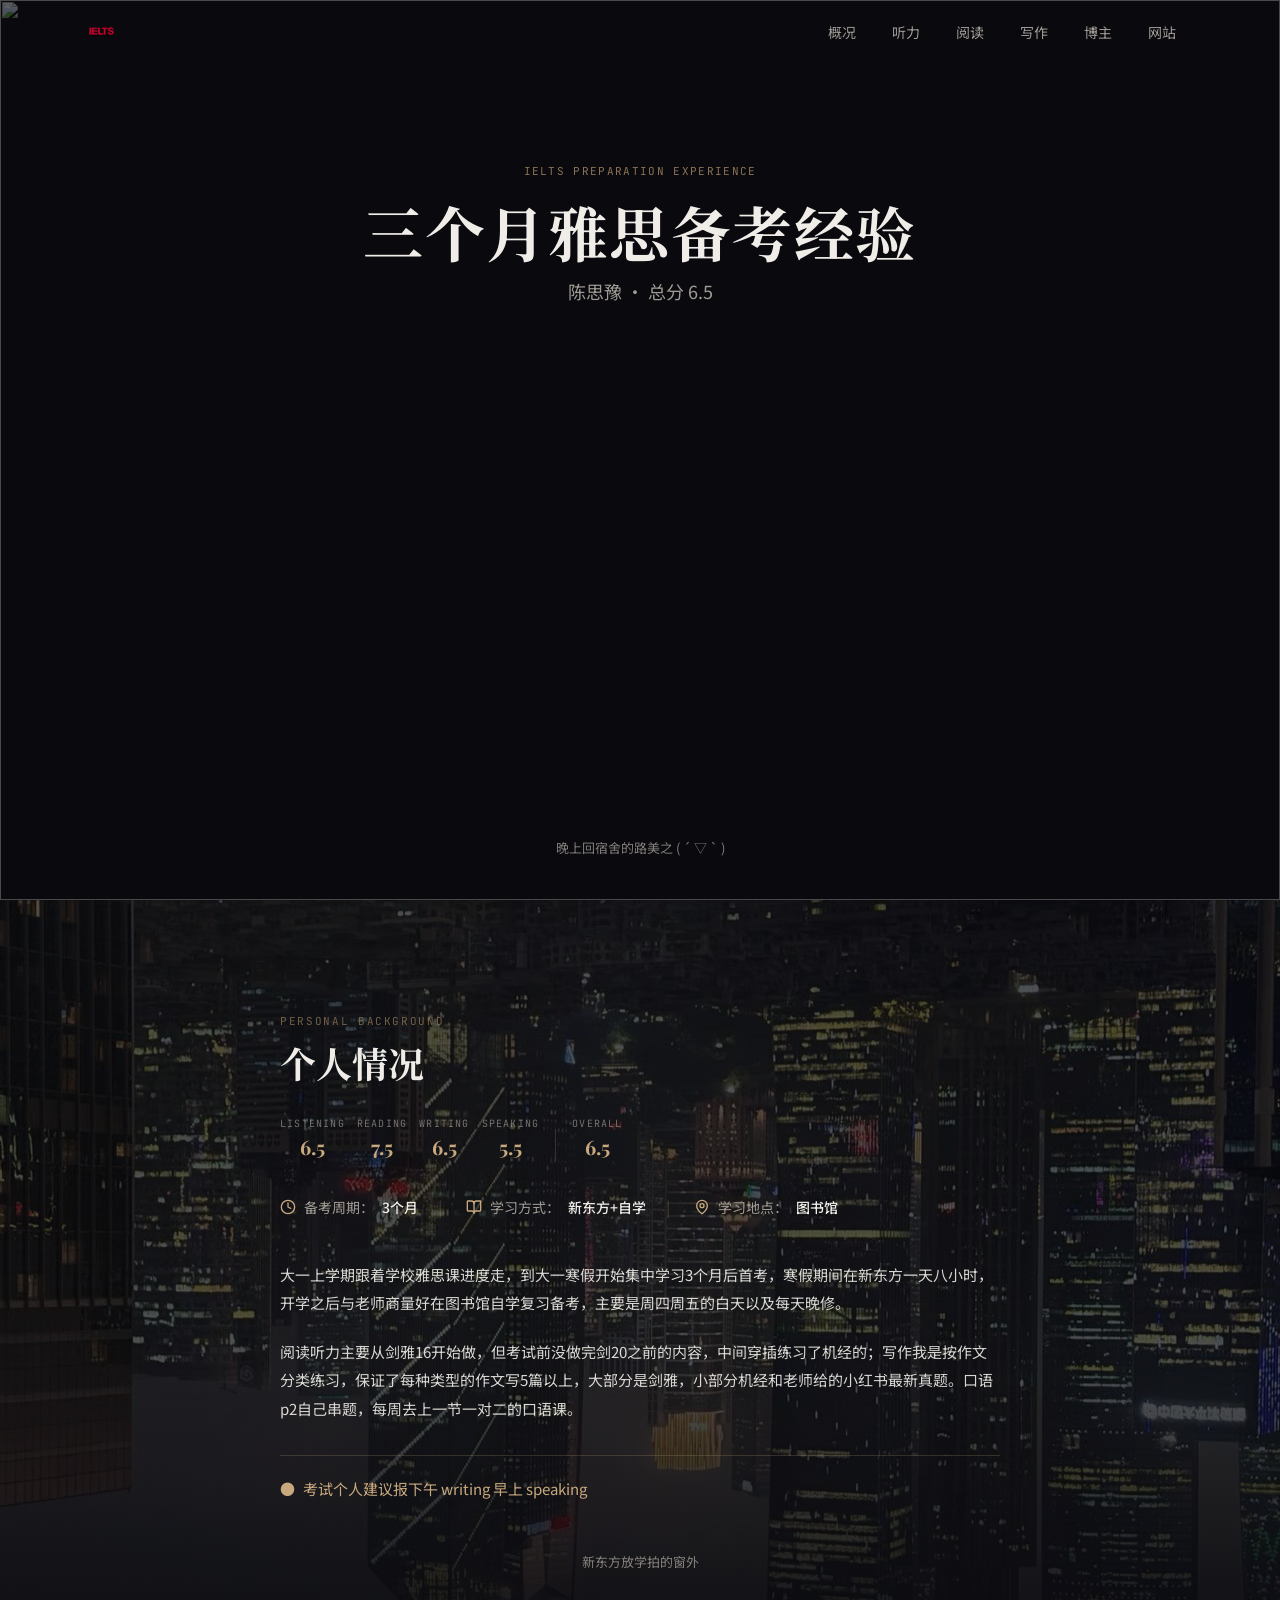
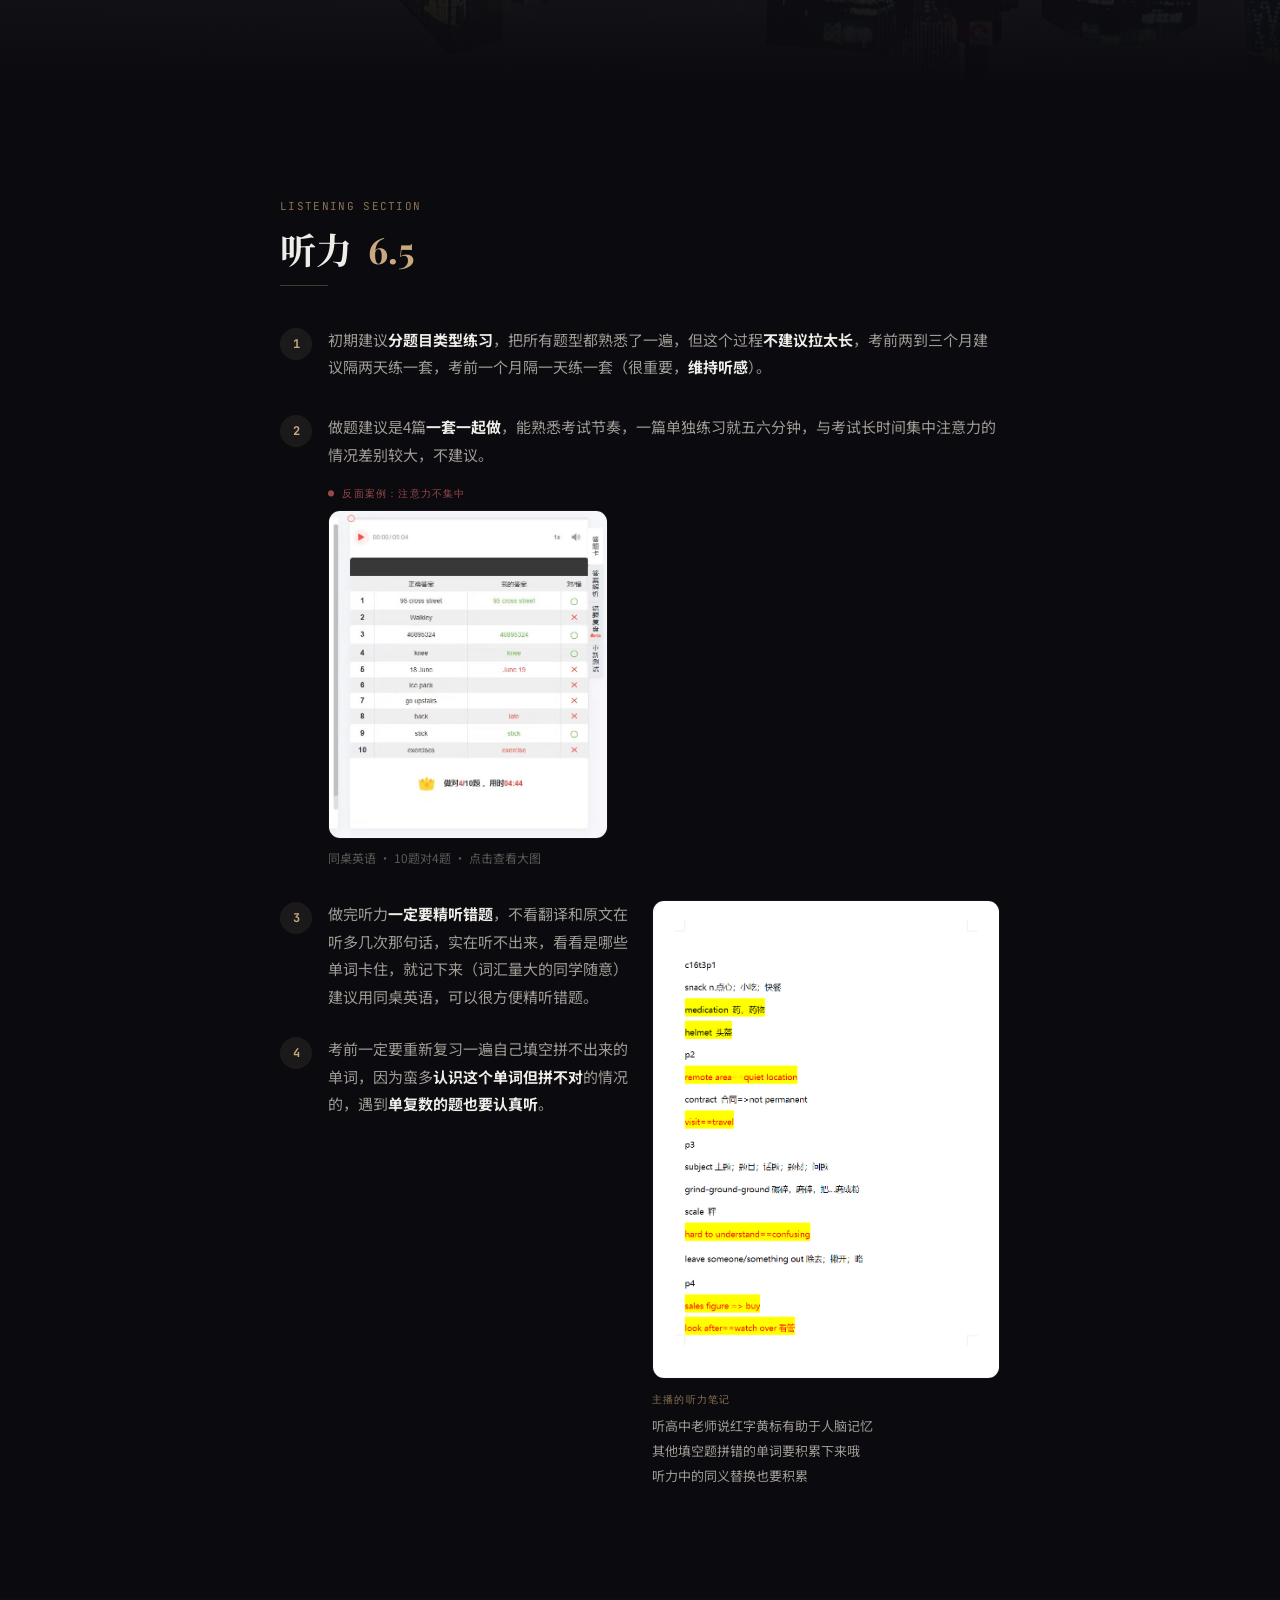
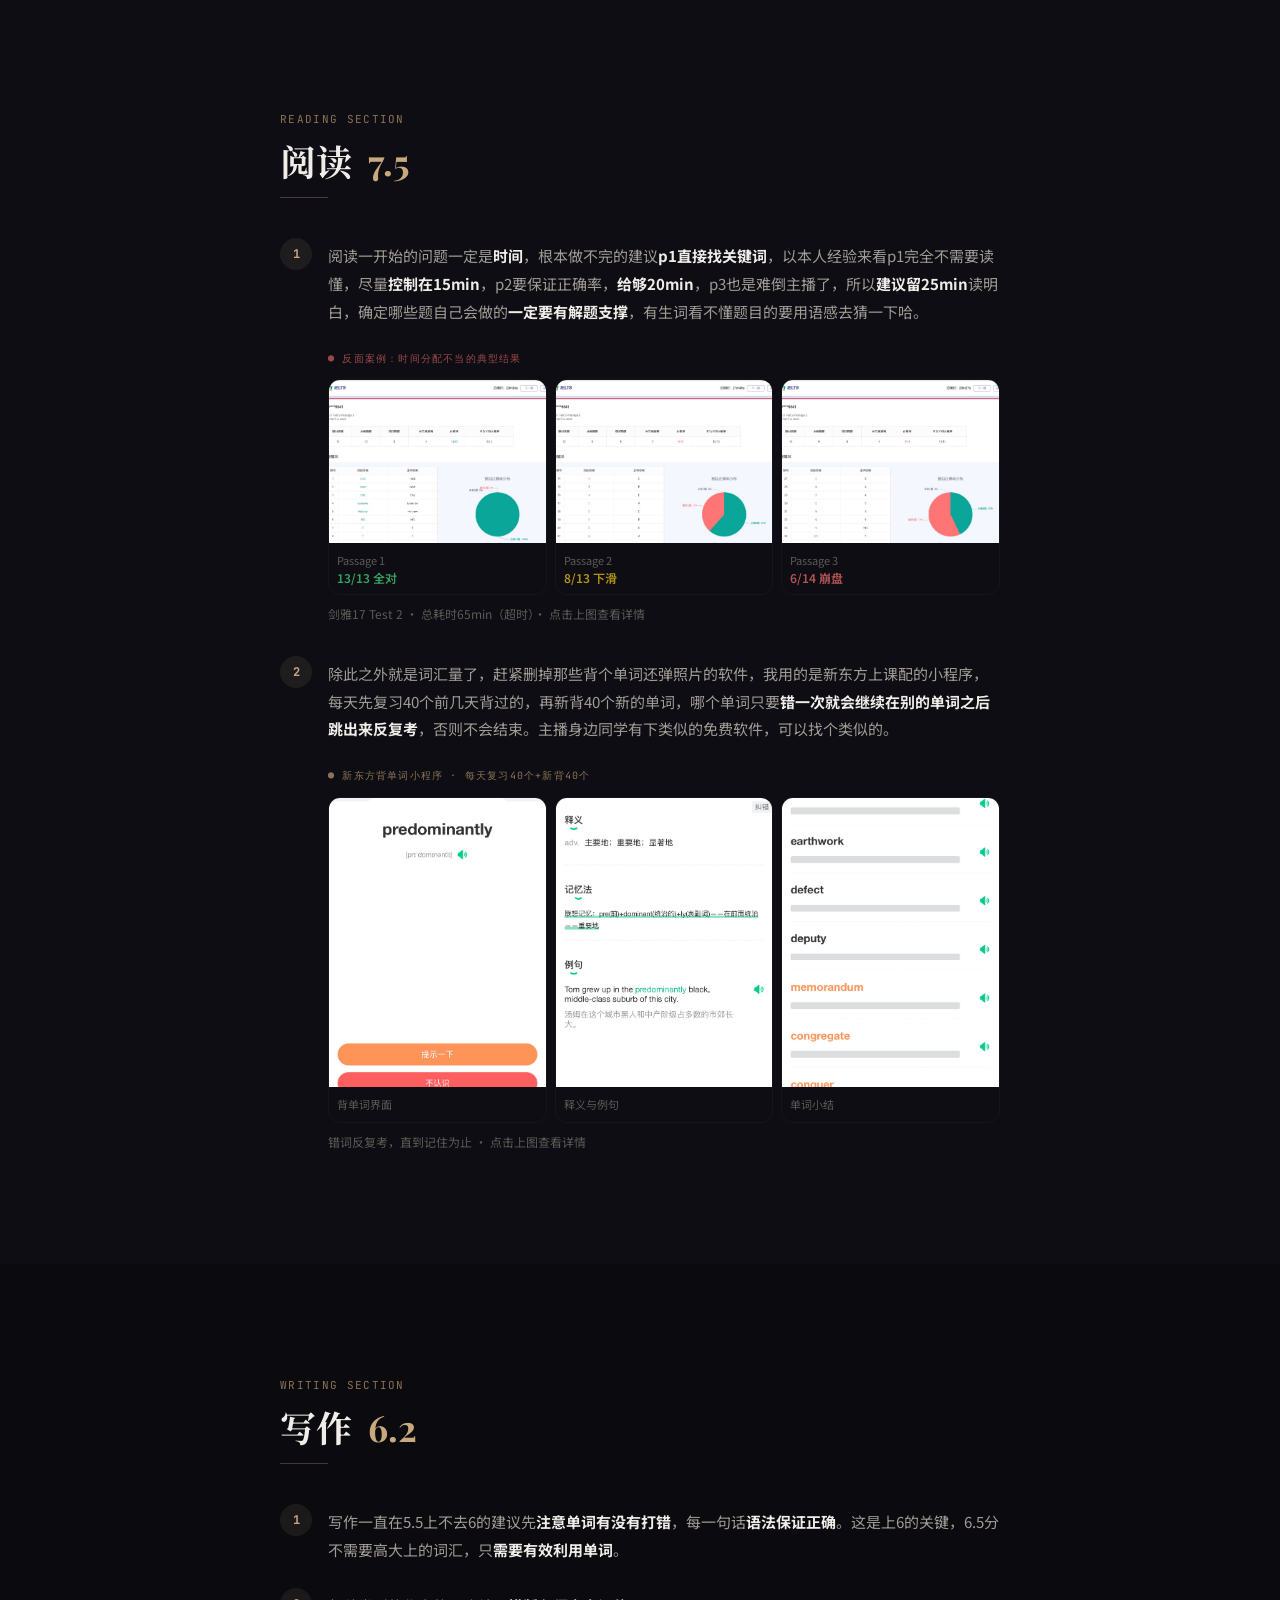
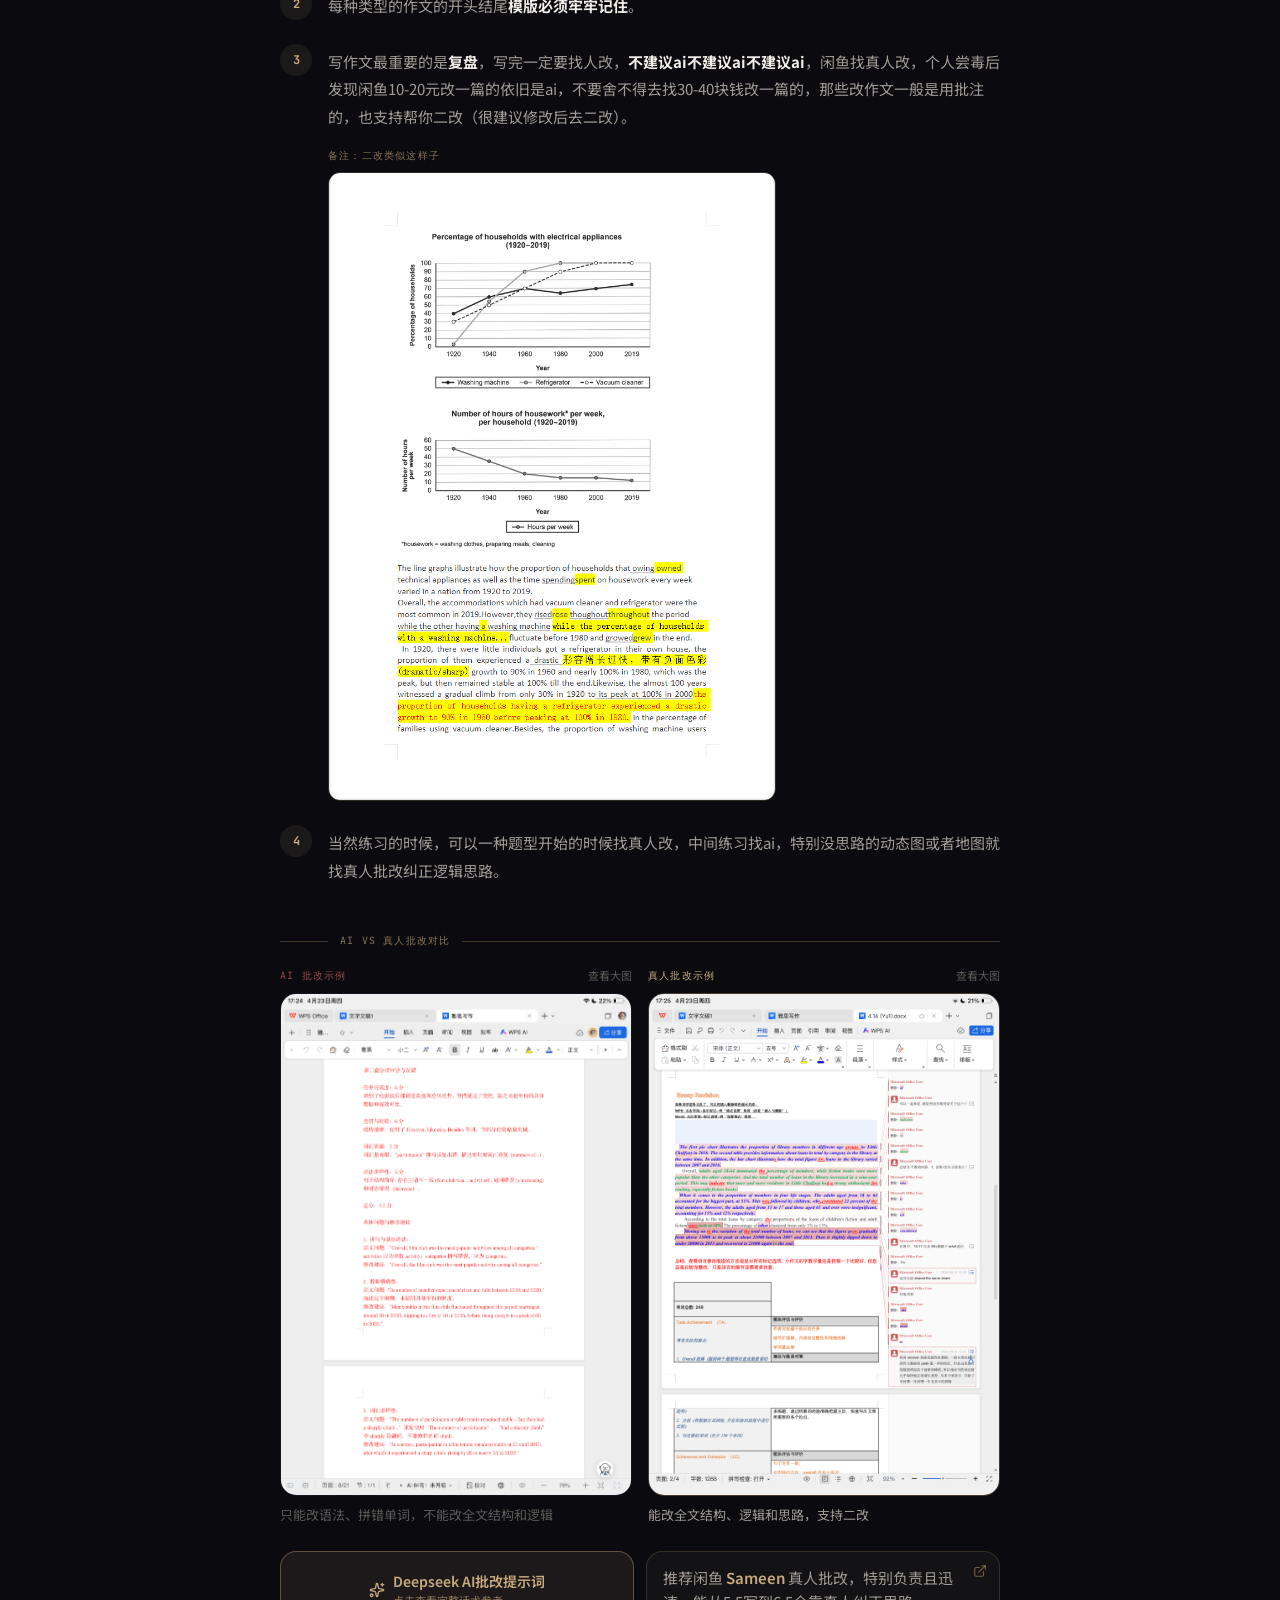
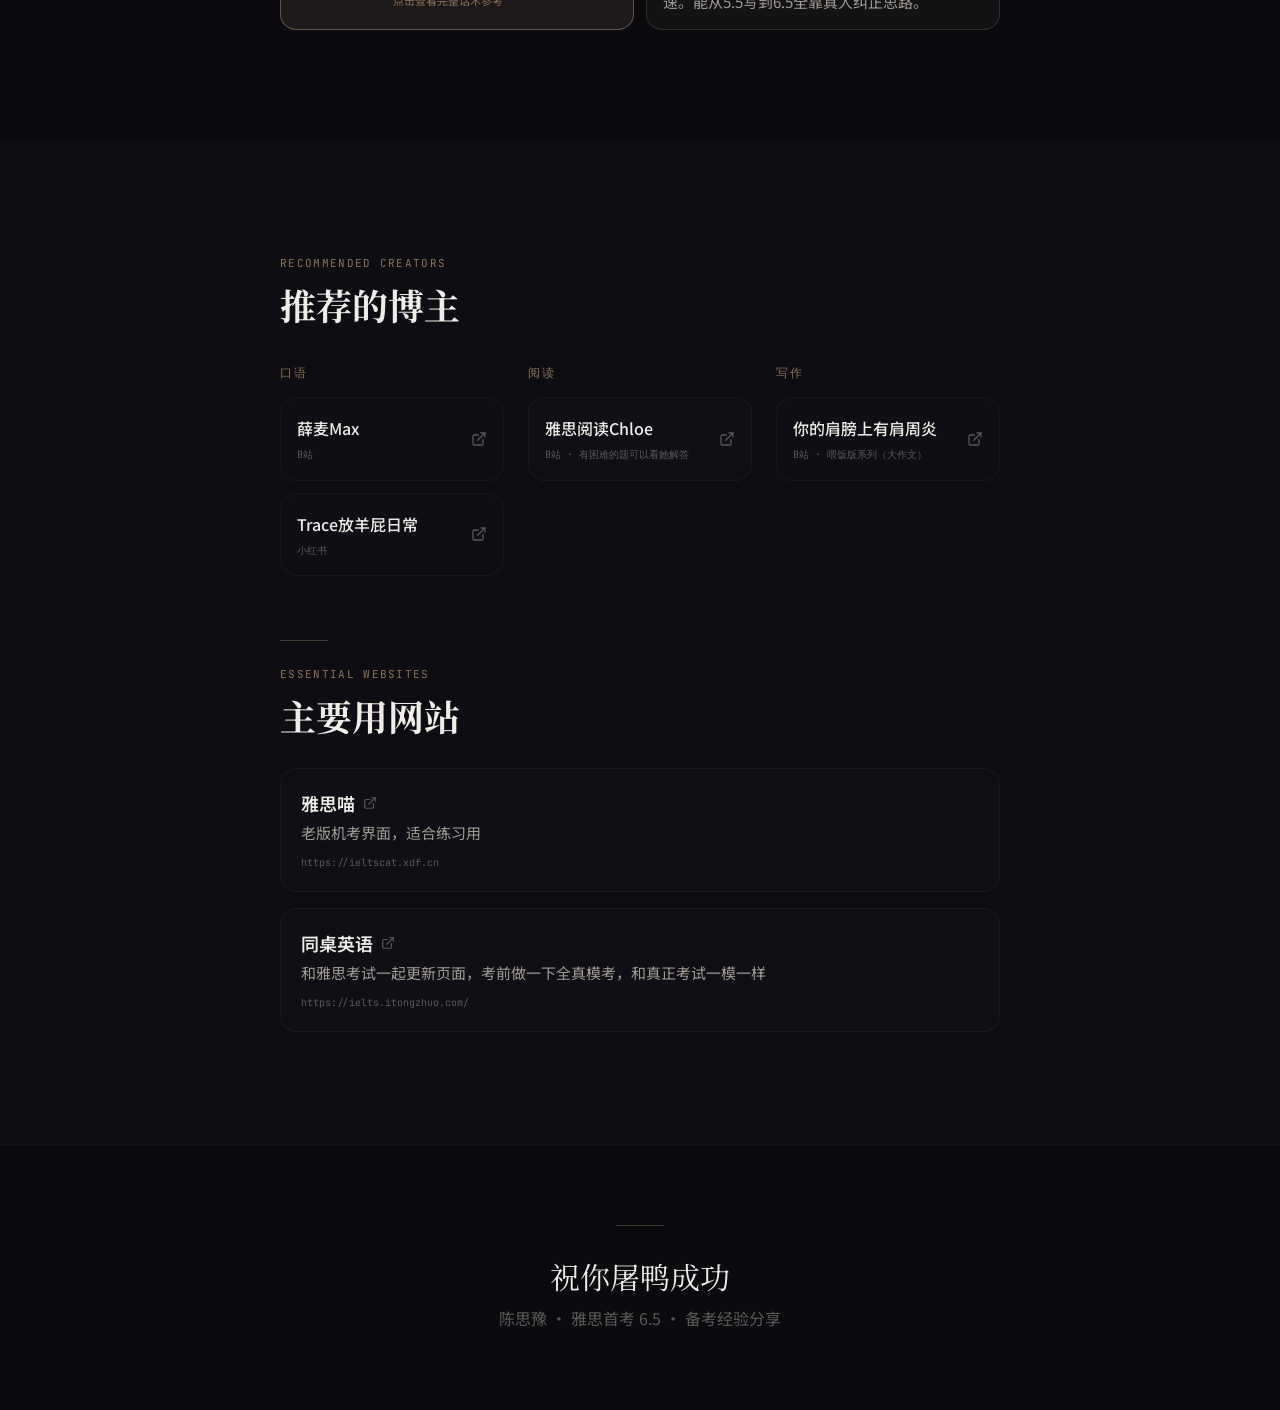
==== commit 13d50787: "Fix image paths to relative, add external link modal" ====
--- a/ielts/index.html
+++ b/ielts/index.html
@@ -7,7 +7,7 @@
     <link rel="preconnect" href="https://fonts.googleapis.com">
     <link rel="preconnect" href="https://fonts.gstatic.com" crossorigin>
     <link href="https://fonts.googleapis.com/css2?family=Noto+Serif+SC:wght@400;700&family=Noto+Sans+SC:wght@400;500;600;700&family=Playfair+Display:wght@400;700&family=JetBrains+Mono:wght@400&display=swap" rel="stylesheet">
-    <script type="module" crossorigin src="./assets/index-CEob5k6V.js"></script>
+    <script type="module" crossorigin src="./assets/index-BTfmwm5Y.js"></script>
     <link rel="stylesheet" crossorigin href="./assets/index-BrnJi9Ux.css">
   </head>
   <body>
